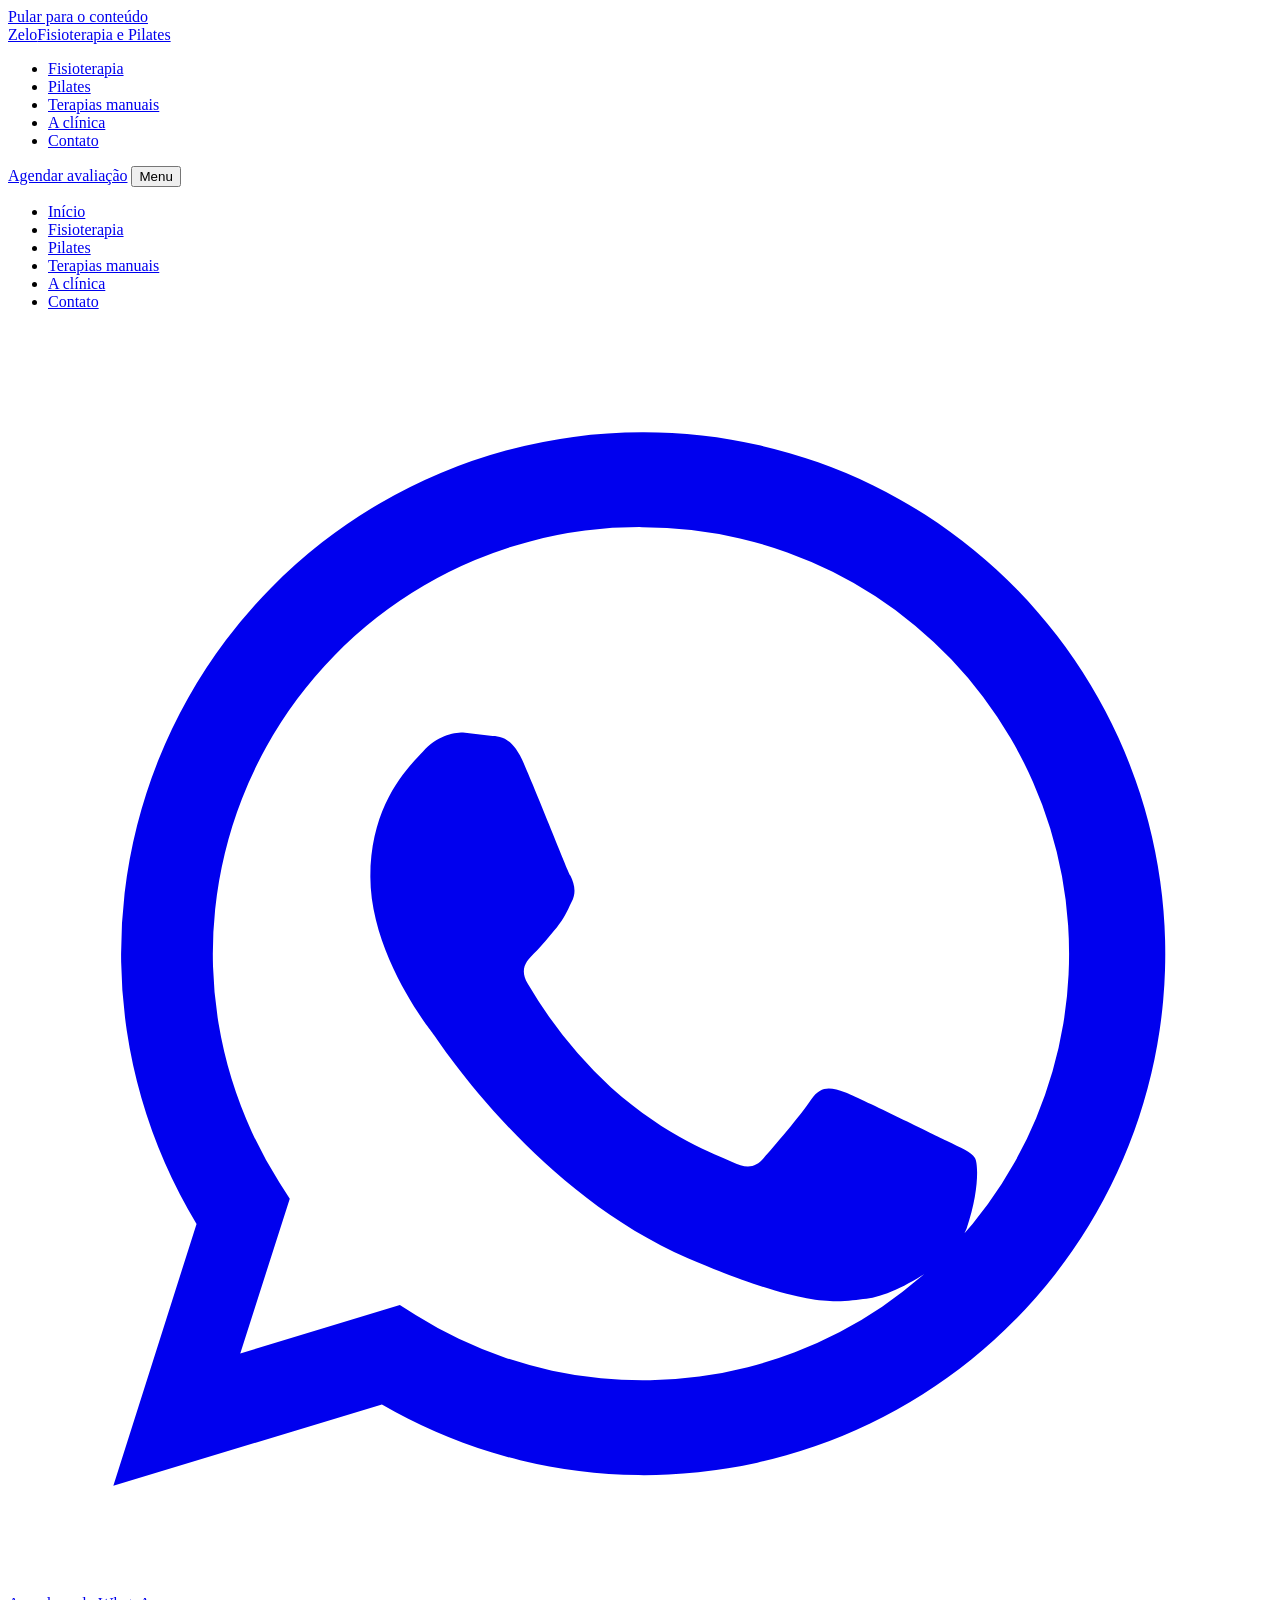
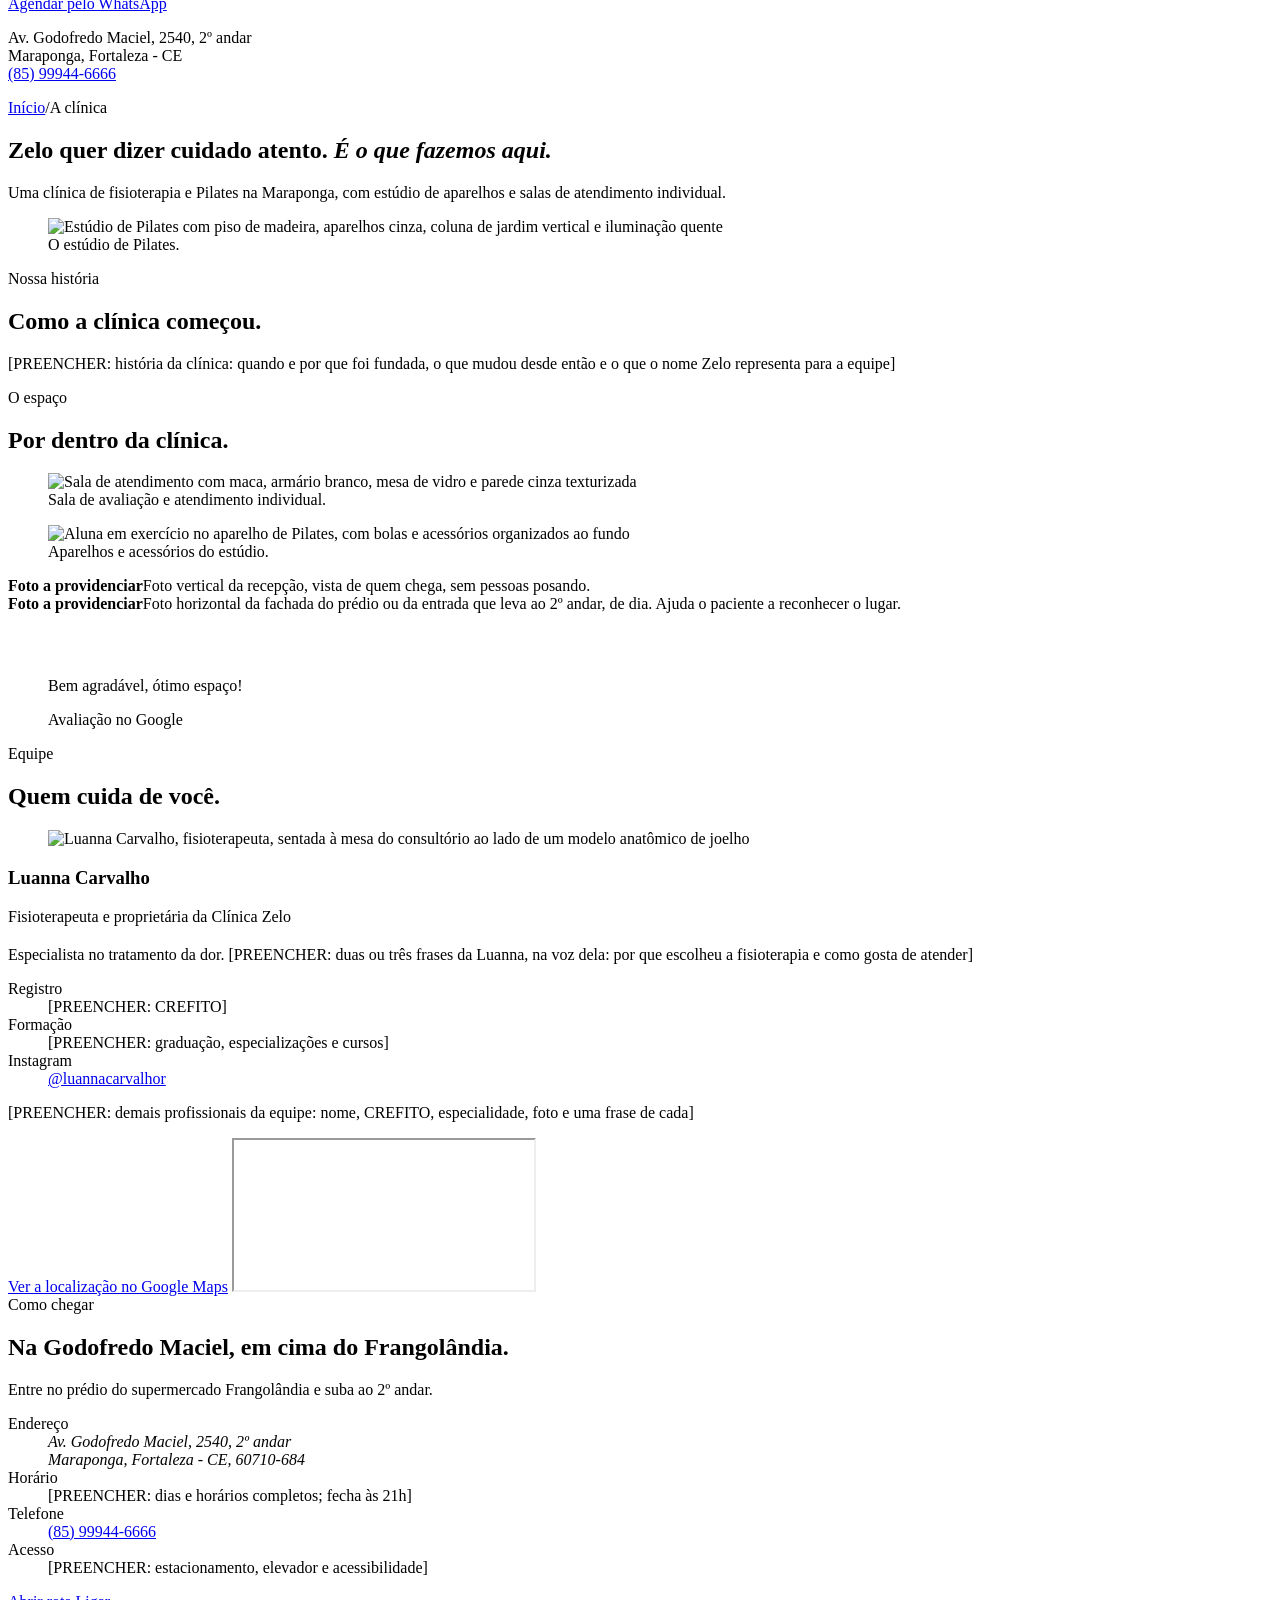
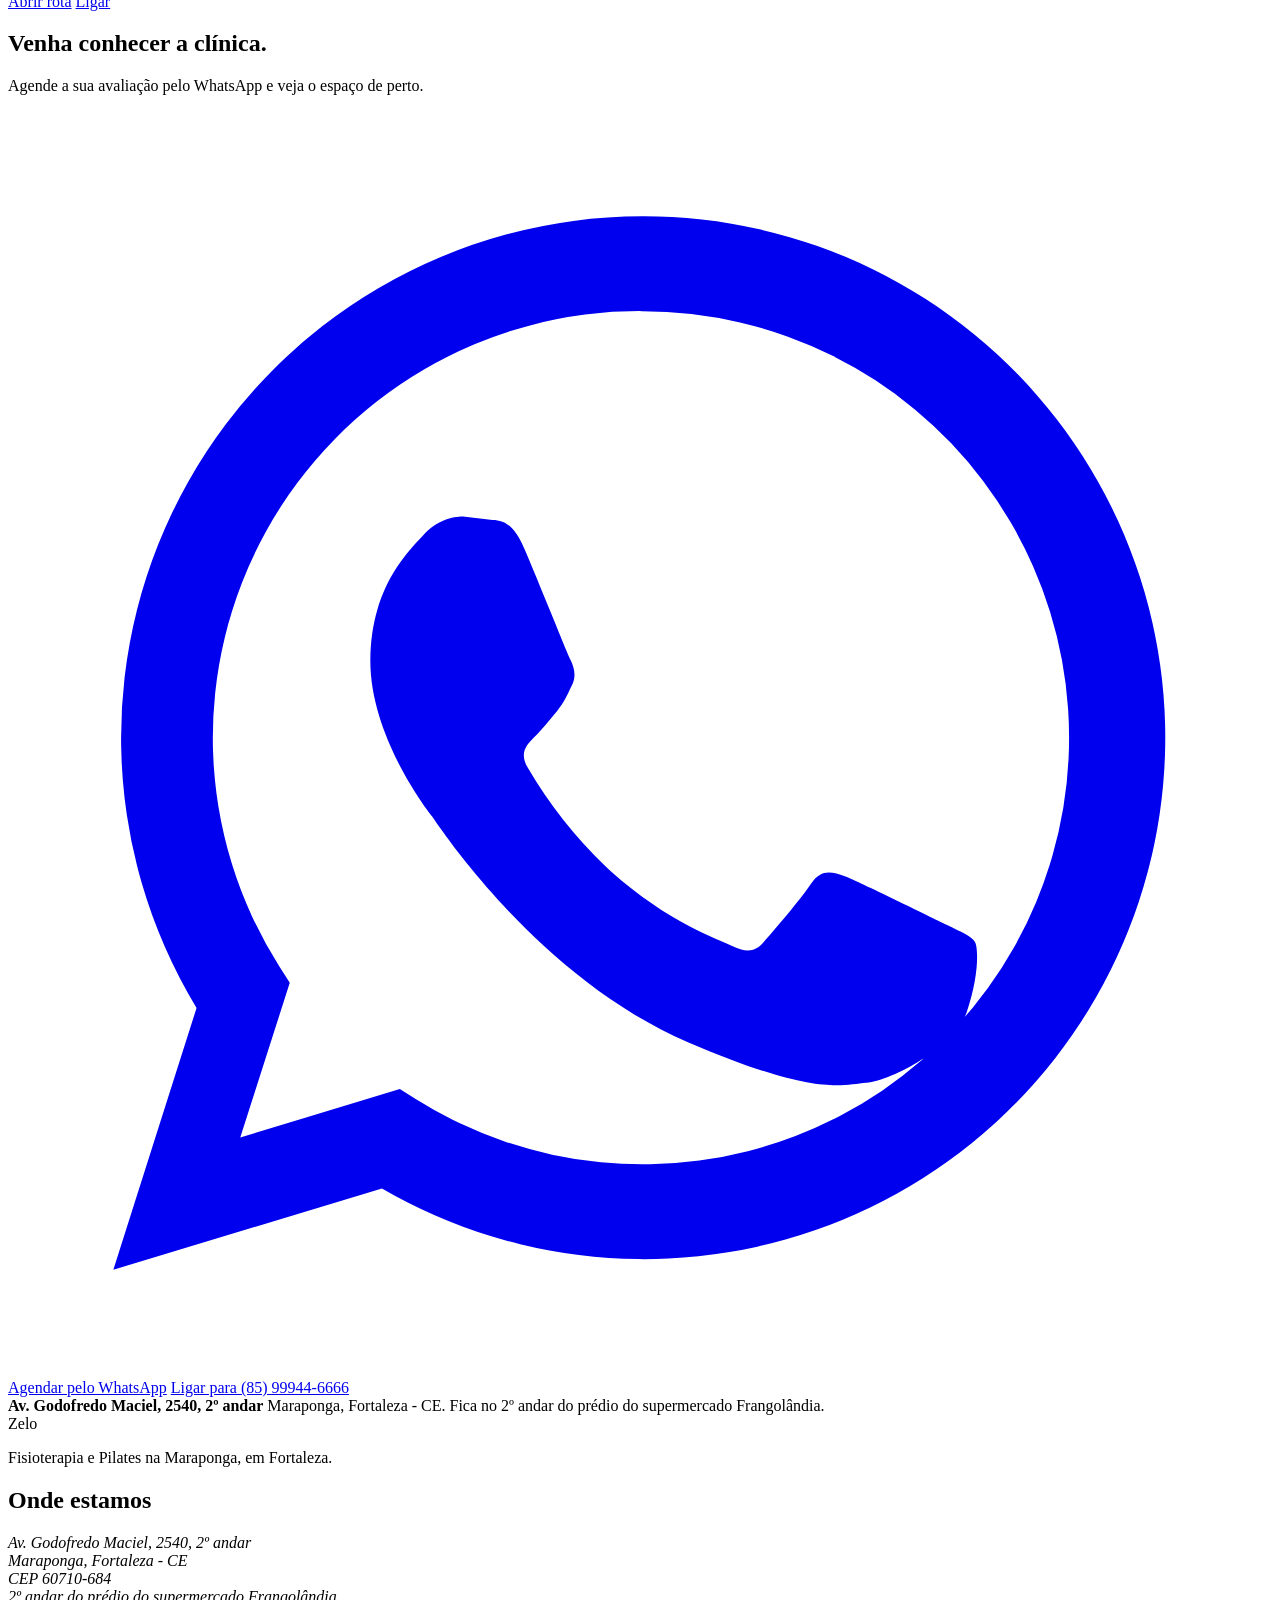
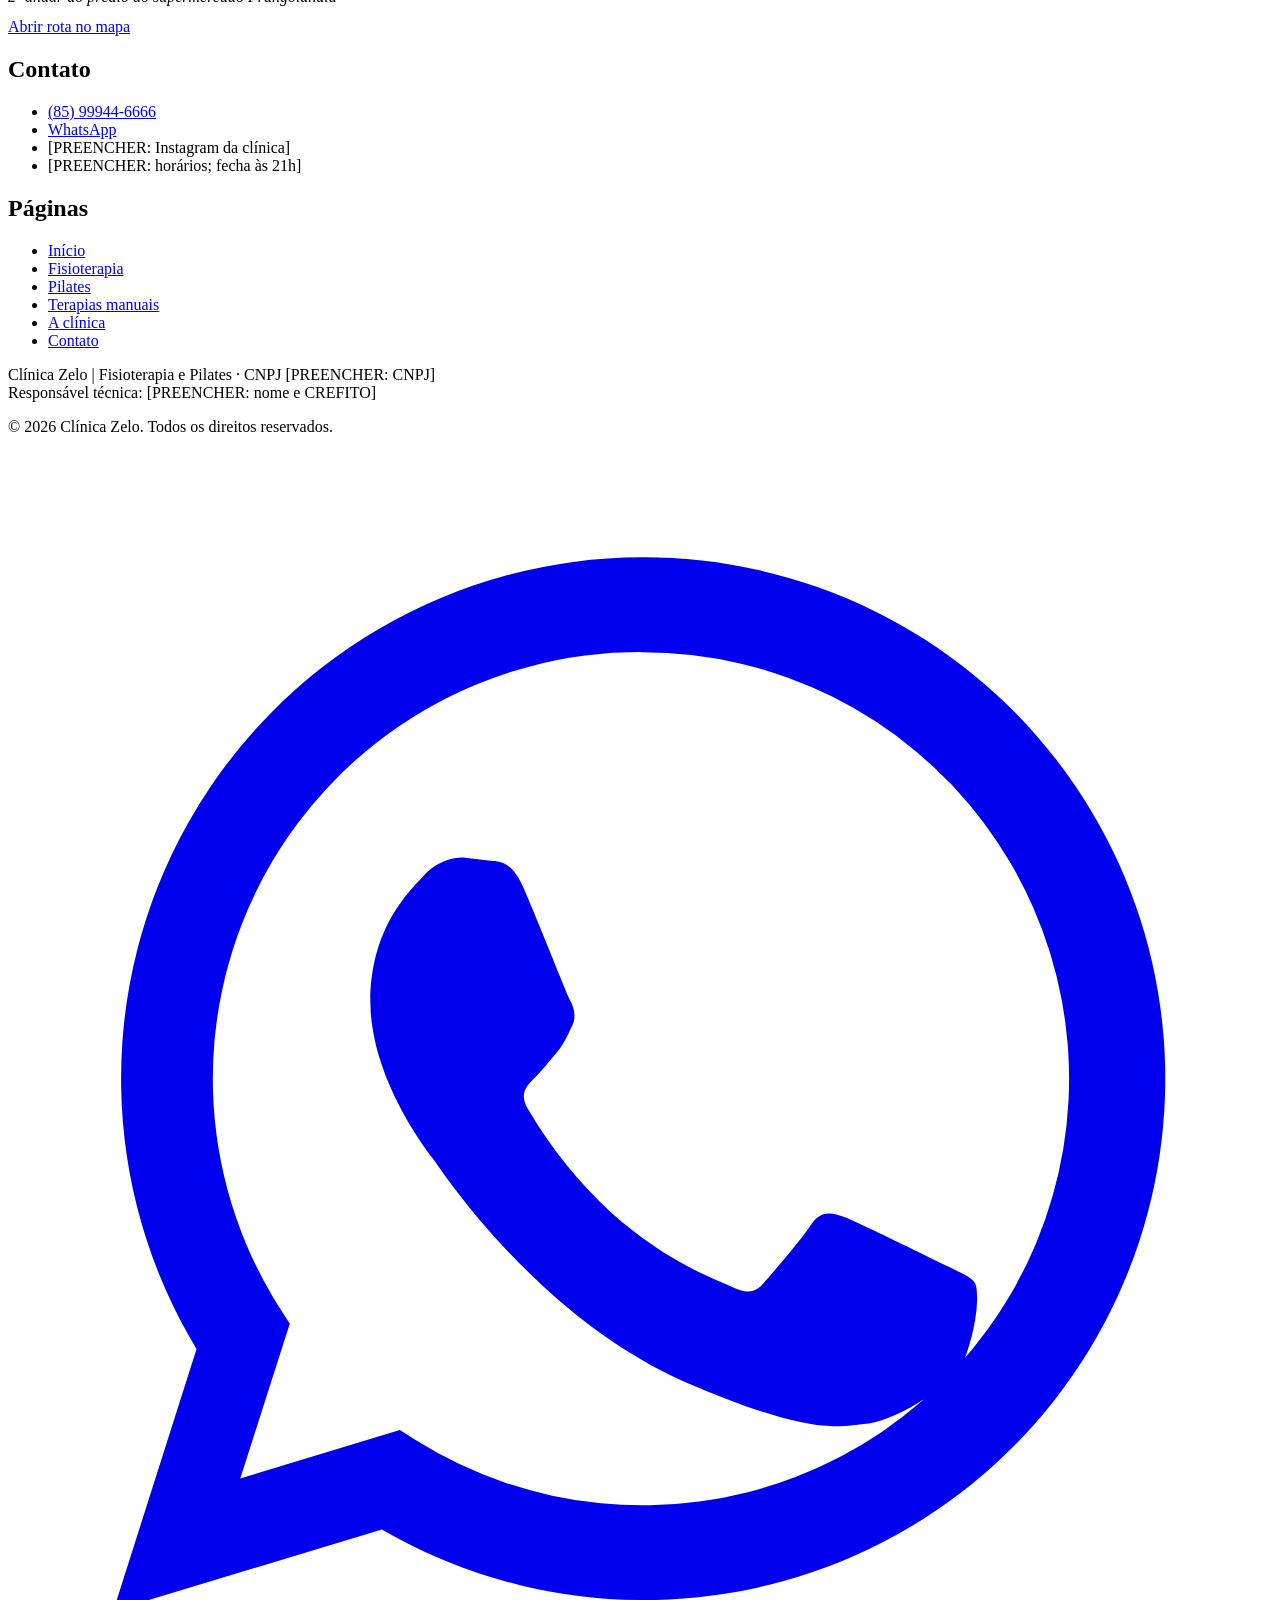
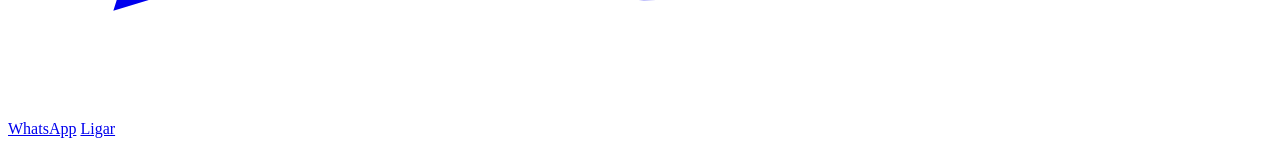
==== a-clinica.html @ 50b2655c "Add files via upload" ====
<!doctype html>
<html lang="pt-BR">
<head>
<meta charset="utf-8">
<meta name="viewport" content="width=device-width, initial-scale=1">
<title>A clínica: espaço e equipe | Clínica Zelo, Maraponga</title>
<meta name="description" content="Conheça o espaço e a equipe da Clínica Zelo, clínica de fisioterapia e Pilates na Av. Godofredo Maciel, Maraponga, Fortaleza.">
<meta name="theme-color" content="#f6f1e9">
<link rel="canonical" href="https://SEU-DOMINIO.com.br/a-clinica.html">
<meta property="og:type" content="website">
<meta property="og:locale" content="pt_BR">
<meta property="og:site_name" content="Clínica Zelo | Fisioterapia e Pilates">
<meta property="og:title" content="A clínica: espaço e equipe | Clínica Zelo, Maraponga">
<meta property="og:description" content="Conheça o espaço e a equipe da Clínica Zelo, clínica de fisioterapia e Pilates na Av. Godofredo Maciel, Maraponga, Fortaleza.">
<meta property="og:url" content="https://SEU-DOMINIO.com.br/a-clinica.html">
<meta property="og:image" content="https://SEU-DOMINIO.com.br/assets/img/estudio-pilates.jpg">
<meta name="twitter:card" content="summary_large_image">
<link rel="icon" href="favicon.svg" type="image/svg+xml">
<link rel="preload" href="assets/fonts/fraunces-latin-opsz-normal.woff2" as="font" type="font/woff2" crossorigin>
<link rel="preload" href="assets/fonts/figtree-latin-wght-normal.woff2" as="font" type="font/woff2" crossorigin>
<link rel="stylesheet" href="assets/css/style.css">
<script>document.documentElement.classList.add("js")</script>
<script type="application/ld+json">
{
  "@context": "https://schema.org",
  "@type": "Physiotherapy",
  "name": "Clínica Zelo | Fisioterapia e Pilates",
  "image": "https://SEU-DOMINIO.com.br/assets/img/pilates-orientado.jpg",
  "url": "https://SEU-DOMINIO.com.br/",
  "telephone": "+5585999446666",
  "address": {
    "@type": "PostalAddress",
    "streetAddress": "Av. Godofredo Maciel, 2540, 2º andar",
    "addressLocality": "Fortaleza",
    "addressRegion": "CE",
    "postalCode": "60710-684",
    "addressCountry": "BR"
  },
  "areaServed": "Maraponga, Fortaleza",
  "aggregateRating": {
    "@type": "AggregateRating",
    "ratingValue": "5.0",
    "reviewCount": 30
  },
  "hasMap": "https://www.google.com/maps/search/?api=1&query=Cl%C3%ADnica%20Zelo%20Fisioterapia%20e%20Pilates%2C%20Av.%20Godofredo%20Maciel%2C%202540%20-%20Maraponga%2C%20Fortaleza%20-%20CE%2C%2060710-684"
}
</script>
</head>
<body>
<a class="skip" href="#conteudo">Pular para o conteúdo</a>

<header class="site-header" data-header>
  <div class="wrap header-in">
    <a class="brand" href="index.html" aria-label="Zelo Fisioterapia e Pilates, página inicial">
      <span class="brand-mark">Zelo</span><span class="brand-sub">Fisioterapia e Pilates</span>
    </a>
    <nav class="nav" aria-label="Principal"><ul><li><a href="fisioterapia.html">Fisioterapia</a></li><li><a href="pilates.html">Pilates</a></li><li><a href="terapias-manuais.html">Terapias manuais</a></li><li><a href="a-clinica.html" aria-current="page">A clínica</a></li><li><a href="contato.html">Contato</a></li></ul></nav>
    <a class="btn btn--accent btn--sm header-cta" href="https://wa.me/5585999446666?text=Ol%C3%A1%21%20Vi%20o%20site%20da%20Cl%C3%ADnica%20Zelo%20e%20gostaria%20de%20agendar%20uma%20avalia%C3%A7%C3%A3o." target="_blank" rel="noopener">Agendar avaliação</a>
    <button class="menu-btn" type="button" data-menu-btn aria-expanded="false" aria-controls="menu"><span data-menu-label>Menu</span><i aria-hidden="true"></i></button>
  </div>
</header>

<div class="menu" id="menu">
  <nav aria-label="Menu"><ul class="menu-links"><li><a href="index.html">Início</a></li><li><a href="fisioterapia.html">Fisioterapia</a></li><li><a href="pilates.html">Pilates</a></li><li><a href="terapias-manuais.html">Terapias manuais</a></li><li><a href="a-clinica.html" aria-current="page">A clínica</a></li><li><a href="contato.html">Contato</a></li></ul></nav>
  <div class="menu-foot">
    <a class="btn btn--accent" href="https://wa.me/5585999446666?text=Ol%C3%A1%21%20Vi%20o%20site%20da%20Cl%C3%ADnica%20Zelo%20e%20gostaria%20de%20agendar%20uma%20avalia%C3%A7%C3%A3o." target="_blank" rel="noopener"><svg viewBox="0 0 24 24" fill="currentColor" aria-hidden="true"><path d="M12.04 2a9.9 9.9 0 0 0-8.46 15.03L2 22l5.1-1.54A9.9 9.9 0 1 0 12.04 2Zm0 1.8a8.1 8.1 0 1 1-4.3 14.96l-.3-.19-3.03.92.94-2.94-.2-.31A8.1 8.1 0 0 1 12.04 3.8Zm-3.4 3.9c-.2 0-.5.07-.76.36-.26.28-1 .98-1 2.38 0 1.4 1.02 2.76 1.17 2.95.14.19 2 3.06 4.86 4.29 2.38 1.02 2.87.82 3.39.77.51-.05 1.66-.68 1.9-1.33.23-.66.23-1.22.16-1.34-.07-.12-.26-.19-.54-.33-.29-.14-1.67-.82-1.93-.92-.26-.09-.45-.14-.64.14-.19.29-.73.92-.9 1.11-.16.19-.33.21-.61.07-.29-.14-1.2-.44-2.29-1.41a8.6 8.6 0 0 1-1.58-1.97c-.17-.28-.02-.44.12-.58.13-.12.29-.33.43-.49.14-.17.19-.29.28-.48.1-.19.05-.35-.02-.5-.07-.13-.63-1.55-.88-2.12-.22-.52-.45-.53-.64-.54l-.52-.06Z"/></svg>Agendar pelo WhatsApp</a>
    <p>Av. Godofredo Maciel, 2540, 2º&nbsp;andar<br>Maraponga, Fortaleza&nbsp;-&nbsp;CE<br><a href="tel:+5585999446666">(85) 99944-6666</a></p>
  </div>
</div>

<main id="conteudo">

<section class="page-hero">
  <div class="wrap">
    <nav class="crumbs" aria-label="Você está em"><a href="index.html">Início</a><span aria-hidden="true">/</span><span aria-current="page">A clínica</span></nav>
    <div class="grid page-hero--l">
      <div class="page-hero-text">
        <h1>Zelo quer dizer cuidado atento. <em>É o que fazemos aqui.</em></h1>
        <p class="lead">Uma clínica de fisioterapia e Pilates na Maraponga, com estúdio de aparelhos e salas de atendimento individual.</p>
      </div>
      <div class="page-hero-media">
        <figure class="figure ratio-l "><picture><source srcset="assets/img/estudio-pilates.webp" type="image/webp"><img src="assets/img/estudio-pilates.jpg" alt="Estúdio de Pilates com piso de madeira, aparelhos cinza, coluna de jardim vertical e iluminação quente" width="1080" height="720" loading="eager" fetchpriority="high" decoding="async"></picture><figcaption>O estúdio de Pilates.</figcaption></figure>
      </div>
    </div>
  </div>
</section>

<section class="section section--line prose" aria-labelledby="hist-t">
  <div class="wrap grid">
    <div class="prose-head reveal">
      <span class="eyebrow">Nossa história</span>
      <h2 id="hist-t">Como a clínica começou.</h2>
    </div>
    <div class="prose-body reveal">
      <p><span class="fill">[PREENCHER: história da clínica: quando e por que foi fundada, o que mudou desde então e o que o nome Zelo representa para a equipe]</span></p>
    </div>
  </div>
</section>

<section class="section section--alt" aria-labelledby="esp-t">
  <div class="wrap">
    <div class="grid">
      <div class="res-head reveal">
        <span class="eyebrow">O espaço</span>
        <h2 id="esp-t">Por dentro da clínica.</h2>
      </div>
    </div>
    <div class="grid" style="row-gap:var(--gap); align-items:end">
      <div class="reveal" style="grid-column:1/-1" data-g="a"><figure class="figure ratio-l "><picture><source srcset="assets/img/sala-avaliacao.webp" type="image/webp"><img src="assets/img/sala-avaliacao.jpg" alt="Sala de atendimento com maca, armário branco, mesa de vidro e parede cinza texturizada" width="1080" height="720" loading="lazy" decoding="async"></picture><figcaption>Sala de avaliação e atendimento individual.</figcaption></figure></div>
      <div class="reveal" data-g="b"><figure class="figure ratio-p "><picture><source srcset="assets/img/pilates-aluna.webp" type="image/webp"><img src="assets/img/pilates-aluna.jpg" alt="Aluna em exercício no aparelho de Pilates, com bolas e acessórios organizados ao fundo" width="720" height="900" loading="lazy" decoding="async"></picture><figcaption>Aparelhos e acessórios do estúdio.</figcaption></figure></div>
      <div class="reveal" data-g="c"><div class="ph ph--p" role="img" aria-label="Espaço reservado para foto"><b>Foto a providenciar</b><span>Foto vertical da recepção, vista de quem chega, sem pessoas posando.</span></div></div>
      <div class="reveal" data-g="d"><div class="ph ph--l" role="img" aria-label="Espaço reservado para foto"><b>Foto a providenciar</b><span>Foto horizontal da fachada do prédio ou da entrada que leva ao 2º&nbsp;andar, de dia. Ajuda o paciente a reconhecer o lugar.</span></div></div>
    </div>
    <blockquote class="reveal" style="margin-top:clamp(2.5rem,5vw,4.5rem); max-width:44rem">
      <p class="quote">Bem agradável, ótimo espaço!</p>
      <cite class="quote-src" style="font-style:normal">Avaliação no Google</cite>
    </blockquote>
  </div>
</section>

<section class="section" aria-labelledby="equipe-t">
  <div class="wrap">
    <div class="team-head reveal">
      <span class="eyebrow">Equipe</span>
      <h2 id="equipe-t">Quem cuida de você.</h2>
    </div>
    
    <div class="person grid">
      <div class="person-media reveal">
        <figure class="figure ratio-p "><picture><source srcset="assets/img/luanna-carvalho.webp" type="image/webp"><img src="assets/img/luanna-carvalho.jpg" alt="Luanna Carvalho, fisioterapeuta, sentada à mesa do consultório ao lado de um modelo anatômico de joelho" width="720" height="900" loading="lazy" decoding="async"></picture></figure>
      </div>
      <div class="person-body reveal">
        <h3>Luanna Carvalho</h3>
        <p class="person-role">Fisioterapeuta e proprietária da Clínica Zelo</p>
        <p style="margin-top:1.25rem">Especialista no tratamento da dor. <span class="fill">[PREENCHER: duas ou três frases da Luanna, na voz dela: por que escolheu a fisioterapia e como gosta de atender]</span></p>
        <dl class="person-meta">
          <div><dt>Registro</dt><dd><span class="fill">[PREENCHER: CREFITO]</span></dd></div>
          <div><dt>Formação</dt><dd><span class="fill">[PREENCHER: graduação, especializações e cursos]</span></dd></div>
          <div><dt>Instagram</dt><dd><a href="https://www.instagram.com/luannacarvalhor/" target="_blank" rel="noopener">@luannacarvalhor</a></dd></div>
        </dl>
      </div>
    </div>
    <p class="team-more reveal"><span class="fill">[PREENCHER: demais profissionais da equipe: nome, CREFITO, especialidade, foto e uma frase de cada]</span></p>
  </div>
</section>


<section class="section section--alt" id="como-chegar" aria-labelledby="onde-t">
  <div class="wrap grid">
    <div class="where-map reveal">
      <div class="map"><a class="map-alt" href="https://www.google.com/maps/search/?api=1&query=Cl%C3%ADnica%20Zelo%20Fisioterapia%20e%20Pilates%2C%20Av.%20Godofredo%20Maciel%2C%202540%20-%20Maraponga%2C%20Fortaleza%20-%20CE%2C%2060710-684" target="_blank" rel="noopener">Ver a localização no Google Maps</a>
        <iframe src="https://www.google.com/maps?q=Cl%C3%ADnica%20Zelo%20Fisioterapia%20e%20Pilates%2C%20Av.%20Godofredo%20Maciel%2C%202540%20-%20Maraponga%2C%20Fortaleza%20-%20CE%2C%2060710-684&z=16&output=embed" title="Mapa com a localização da Clínica Zelo na Av. Godofredo Maciel, Maraponga" loading="lazy" referrerpolicy="no-referrer-when-downgrade" allowfullscreen></iframe>
      </div>
    </div>
    <div class="where-body reveal">
      <span class="eyebrow">Como chegar</span>
      <h2 id="onde-t">Na Godofredo Maciel, em cima do Frangolândia.</h2>
      <p class="where-ref">Entre no prédio do supermercado Frangolândia e suba ao 2º&nbsp;andar.</p>
      <dl class="info">
        <div><dt>Endereço</dt><dd><address>Av. Godofredo Maciel, 2540, 2º&nbsp;andar<br>Maraponga, Fortaleza&nbsp;-&nbsp;CE, <span class="nw">60710-684</span></address></dd></div>
        <div><dt>Horário</dt><dd><span class="fill">[PREENCHER: dias e horários completos; fecha às 21h]</span></dd></div>
        <div><dt>Telefone</dt><dd><a href="tel:+5585999446666">(85) 99944-6666</a></dd></div>
        <div><dt>Acesso</dt><dd><span class="fill">[PREENCHER: estacionamento, elevador e acessibilidade]</span></dd></div>
      </dl>
      <div class="where-actions">
        <a class="btn btn--ghost" href="https://www.google.com/maps/dir/?api=1&destination=Cl%C3%ADnica%20Zelo%20Fisioterapia%20e%20Pilates%2C%20Av.%20Godofredo%20Maciel%2C%202540%20-%20Maraponga%2C%20Fortaleza%20-%20CE%2C%2060710-684" target="_blank" rel="noopener">Abrir rota</a>
        <a class="btn btn--ghost" href="tel:+5585999446666">Ligar</a>
      </div>
    </div>
  </div>
</section>


<section class="cta on-green" aria-labelledby="cta-t">
  <div class="wrap grid">
    <div class="cta-main reveal">
      <h2 id="cta-t">Venha conhecer a clínica.</h2>
      <p>Agende a sua avaliação pelo WhatsApp e veja o espaço de perto.</p>
      <div class="cta-actions">
        <a class="btn btn--accent" href="https://wa.me/5585999446666?text=Ol%C3%A1%21%20Vi%20o%20site%20da%20Cl%C3%ADnica%20Zelo%20e%20gostaria%20de%20agendar%20uma%20avalia%C3%A7%C3%A3o." target="_blank" rel="noopener"><svg viewBox="0 0 24 24" fill="currentColor" aria-hidden="true"><path d="M12.04 2a9.9 9.9 0 0 0-8.46 15.03L2 22l5.1-1.54A9.9 9.9 0 1 0 12.04 2Zm0 1.8a8.1 8.1 0 1 1-4.3 14.96l-.3-.19-3.03.92.94-2.94-.2-.31A8.1 8.1 0 0 1 12.04 3.8Zm-3.4 3.9c-.2 0-.5.07-.76.36-.26.28-1 .98-1 2.38 0 1.4 1.02 2.76 1.17 2.95.14.19 2 3.06 4.86 4.29 2.38 1.02 2.87.82 3.39.77.51-.05 1.66-.68 1.9-1.33.23-.66.23-1.22.16-1.34-.07-.12-.26-.19-.54-.33-.29-.14-1.67-.82-1.93-.92-.26-.09-.45-.14-.64.14-.19.29-.73.92-.9 1.11-.16.19-.33.21-.61.07-.29-.14-1.2-.44-2.29-1.41a8.6 8.6 0 0 1-1.58-1.97c-.17-.28-.02-.44.12-.58.13-.12.29-.33.43-.49.14-.17.19-.29.28-.48.1-.19.05-.35-.02-.5-.07-.13-.63-1.55-.88-2.12-.22-.52-.45-.53-.64-.54l-.52-.06Z"/></svg>Agendar pelo WhatsApp</a>
        <a class="btn btn--ghost" href="tel:+5585999446666">Ligar para (85) 99944-6666</a>
      </div>
    </div>
    <div class="cta-side reveal">
      <strong>Av. Godofredo Maciel, 2540, 2º&nbsp;andar</strong>
      Maraponga, Fortaleza&nbsp;-&nbsp;CE. Fica no 2º&nbsp;andar do prédio do supermercado Frangolândia.
    </div>
  </div>
</section>

</main>

<footer class="site-footer">
  <div class="wrap grid">
    <div class="footer-brand">
      <span class="brand-mark">Zelo</span>
      <p>Fisioterapia e Pilates na Maraponga, em Fortaleza.</p>
    </div>
    <div class="footer-col">
      <h2>Onde estamos</h2>
      <address>Av. Godofredo Maciel, 2540, 2º&nbsp;andar<br>Maraponga, Fortaleza&nbsp;-&nbsp;CE<br>CEP <span class="nw">60710-684</span><br>2º&nbsp;andar do prédio do supermercado Frangolândia</address>
      <p style="margin-top:.75rem"><a href="https://www.google.com/maps/dir/?api=1&destination=Cl%C3%ADnica%20Zelo%20Fisioterapia%20e%20Pilates%2C%20Av.%20Godofredo%20Maciel%2C%202540%20-%20Maraponga%2C%20Fortaleza%20-%20CE%2C%2060710-684" target="_blank" rel="noopener">Abrir rota no mapa</a></p>
    </div>
    <div class="footer-col">
      <h2>Contato</h2>
      <ul>
        <li><a href="tel:+5585999446666">(85) 99944-6666</a></li>
        <li><a href="https://wa.me/5585999446666?text=Ol%C3%A1%21%20Vi%20o%20site%20da%20Cl%C3%ADnica%20Zelo%20e%20gostaria%20de%20agendar%20uma%20avalia%C3%A7%C3%A3o." target="_blank" rel="noopener">WhatsApp</a></li>
        <li><span><span class="fill">[PREENCHER: Instagram da clínica]</span></span></li>
        <li><span><span class="fill">[PREENCHER: horários; fecha às 21h]</span></span></li>
      </ul>
    </div>
    <div class="footer-col">
      <h2>Páginas</h2>
      <ul><li><a href="index.html">Início</a></li><li><a href="fisioterapia.html">Fisioterapia</a></li><li><a href="pilates.html">Pilates</a></li><li><a href="terapias-manuais.html">Terapias manuais</a></li><li><a href="a-clinica.html" aria-current="page">A clínica</a></li><li><a href="contato.html">Contato</a></li></ul>
    </div>
  </div>
  <div class="wrap"><div class="footer-legal">
    <p>Clínica Zelo | Fisioterapia e Pilates · CNPJ <span class="fill">[PREENCHER: CNPJ]</span><br>Responsável técnica: <span class="fill">[PREENCHER: nome e CREFITO]</span></p>
    <p>© 2026 Clínica Zelo. Todos os direitos reservados.</p>
  </div></div>
</footer>

<div class="dock" data-dock>
  <a class="btn btn--accent" href="https://wa.me/5585999446666?text=Ol%C3%A1%21%20Vi%20o%20site%20da%20Cl%C3%ADnica%20Zelo%20e%20gostaria%20de%20agendar%20uma%20avalia%C3%A7%C3%A3o." target="_blank" rel="noopener"><svg viewBox="0 0 24 24" fill="currentColor" aria-hidden="true"><path d="M12.04 2a9.9 9.9 0 0 0-8.46 15.03L2 22l5.1-1.54A9.9 9.9 0 1 0 12.04 2Zm0 1.8a8.1 8.1 0 1 1-4.3 14.96l-.3-.19-3.03.92.94-2.94-.2-.31A8.1 8.1 0 0 1 12.04 3.8Zm-3.4 3.9c-.2 0-.5.07-.76.36-.26.28-1 .98-1 2.38 0 1.4 1.02 2.76 1.17 2.95.14.19 2 3.06 4.86 4.29 2.38 1.02 2.87.82 3.39.77.51-.05 1.66-.68 1.9-1.33.23-.66.23-1.22.16-1.34-.07-.12-.26-.19-.54-.33-.29-.14-1.67-.82-1.93-.92-.26-.09-.45-.14-.64.14-.19.29-.73.92-.9 1.11-.16.19-.33.21-.61.07-.29-.14-1.2-.44-2.29-1.41a8.6 8.6 0 0 1-1.58-1.97c-.17-.28-.02-.44.12-.58.13-.12.29-.33.43-.49.14-.17.19-.29.28-.48.1-.19.05-.35-.02-.5-.07-.13-.63-1.55-.88-2.12-.22-.52-.45-.53-.64-.54l-.52-.06Z"/></svg>WhatsApp</a>
  <a class="btn btn--ghost" href="tel:+5585999446666">Ligar</a>
</div>

<script src="assets/js/main.js" defer></script>
</body>
</html>
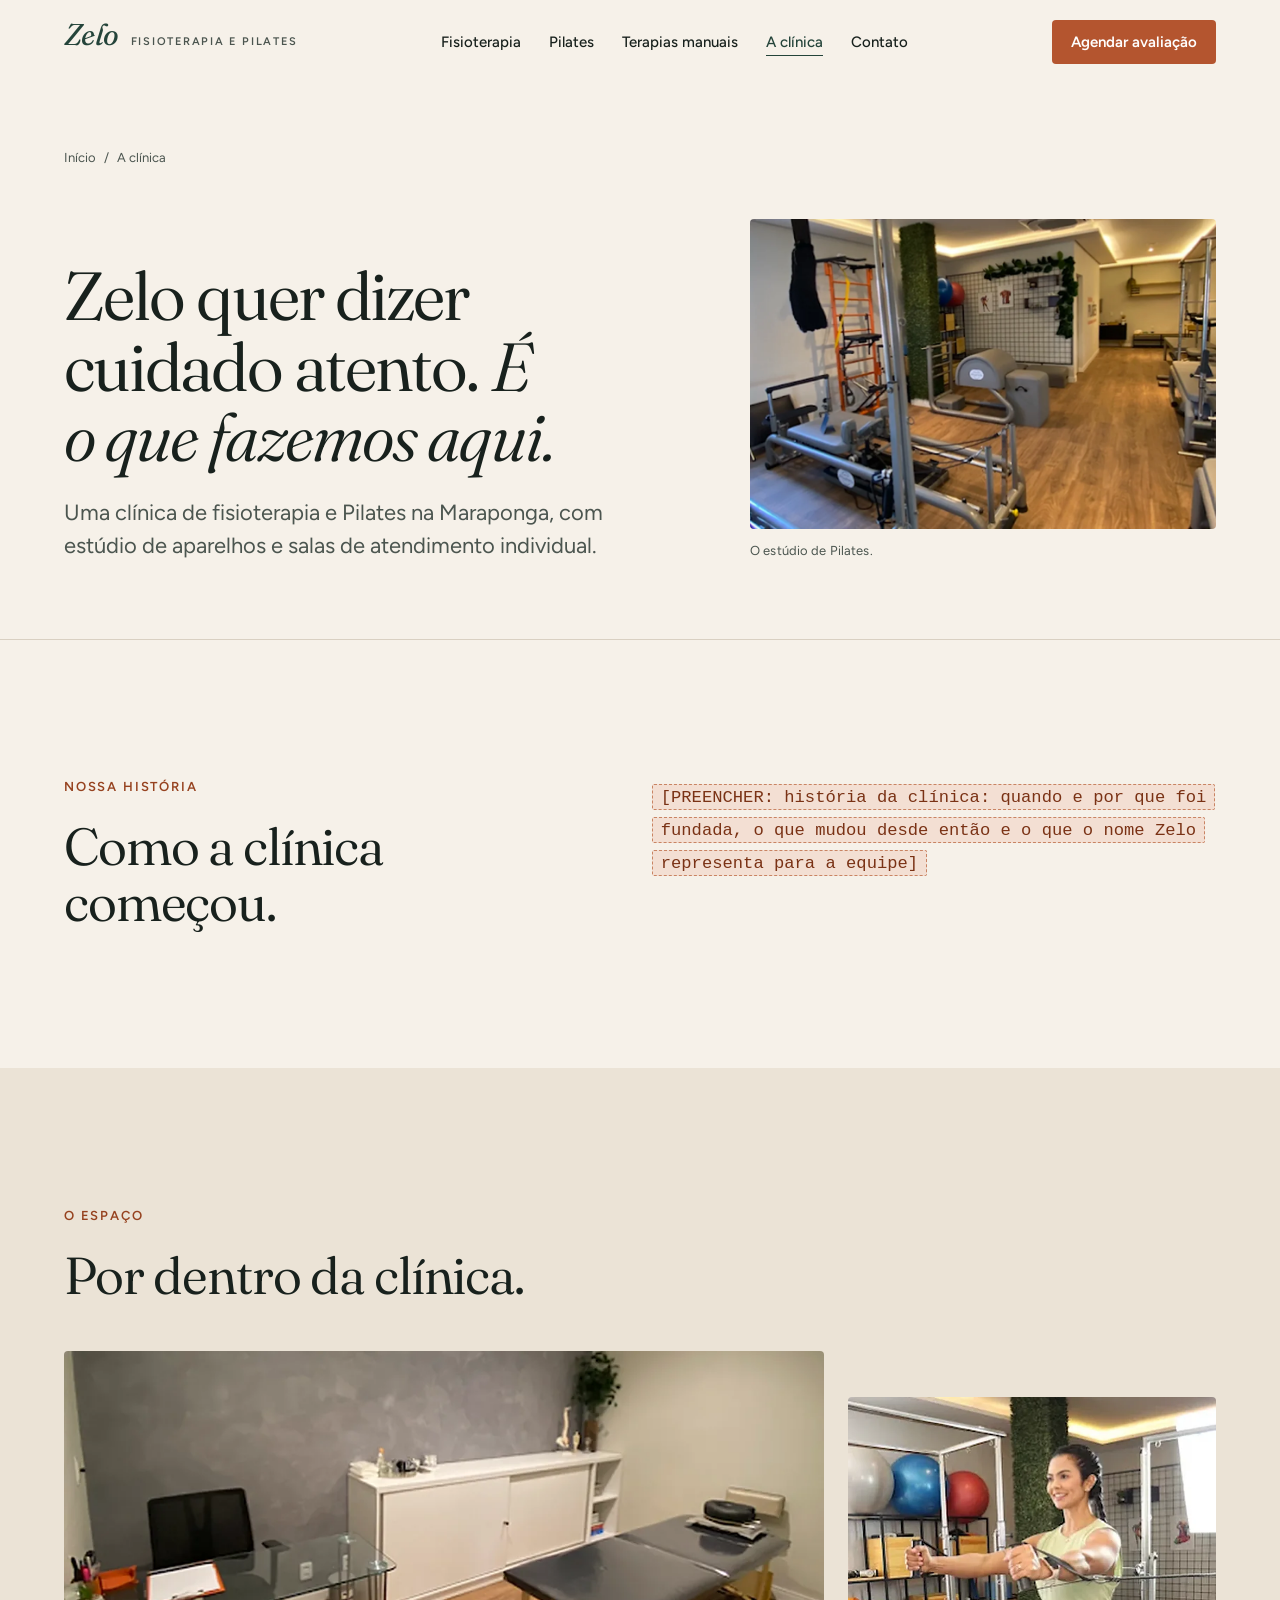
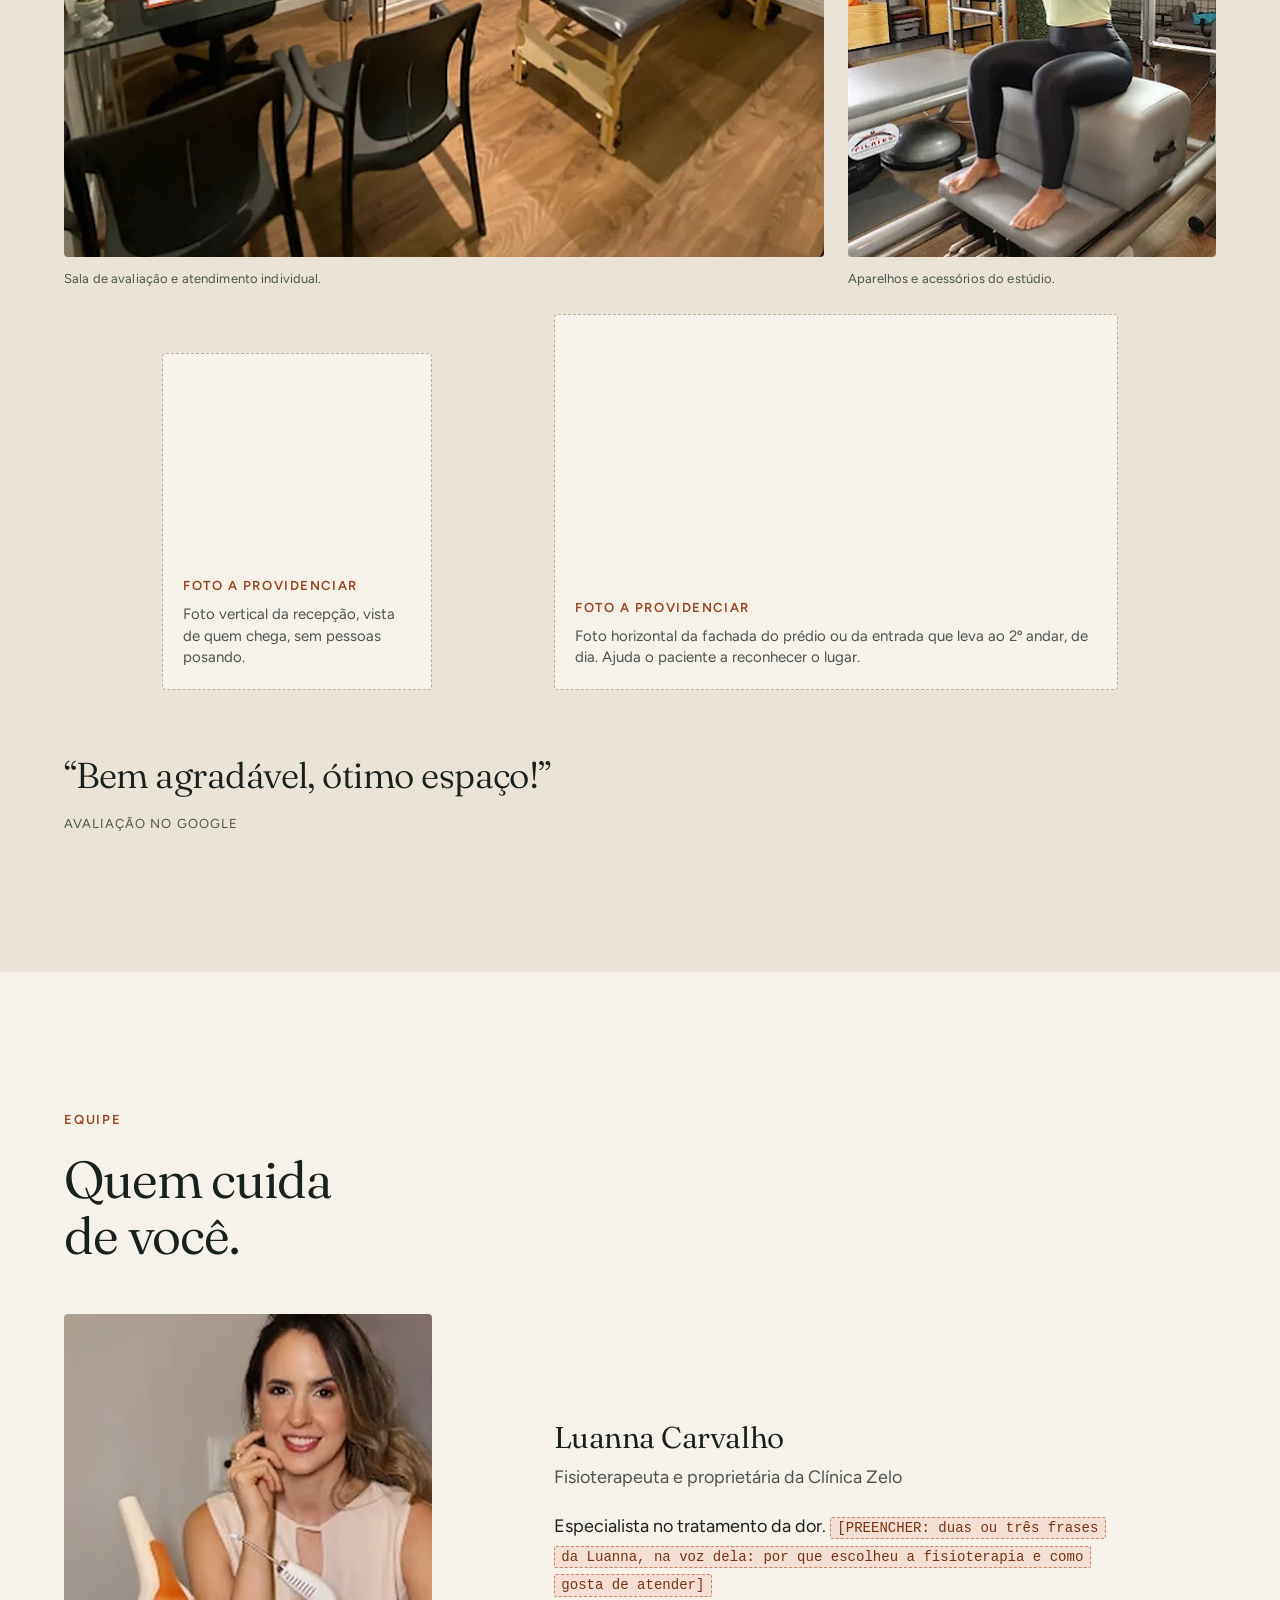
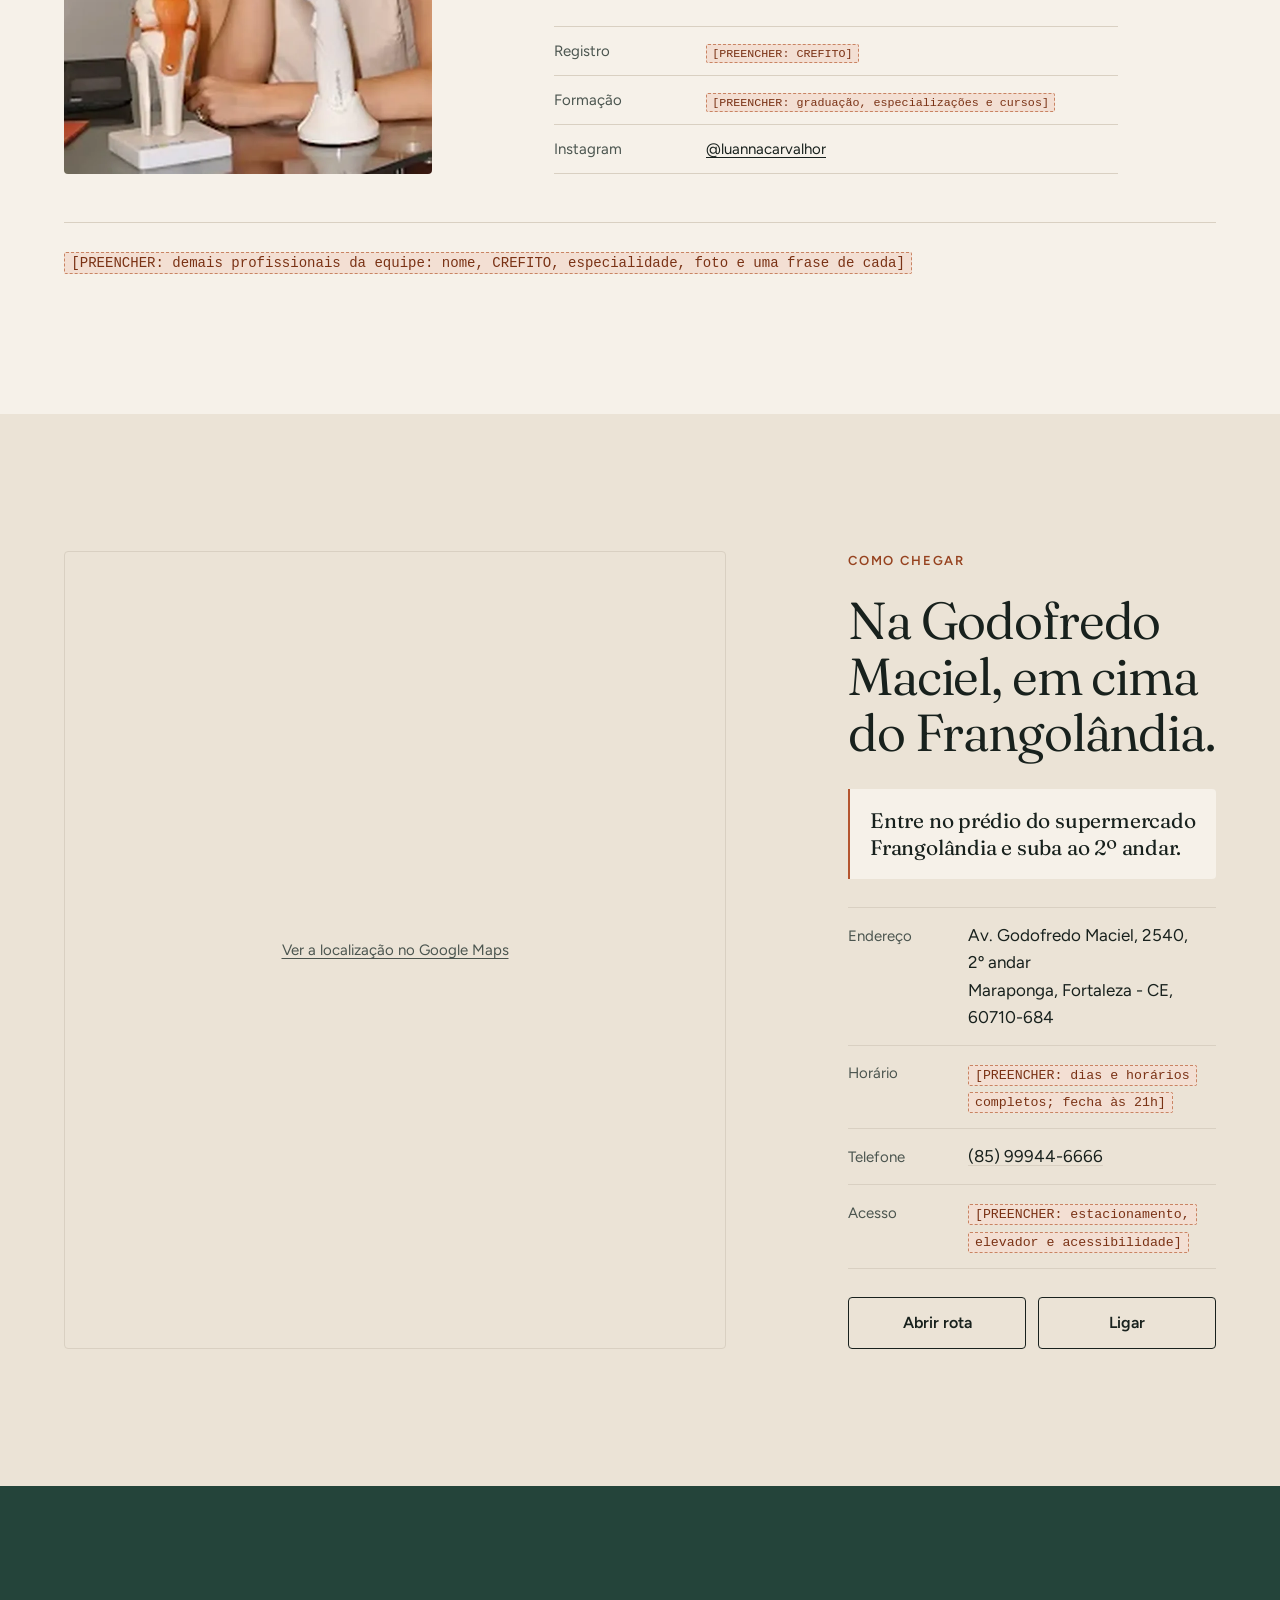
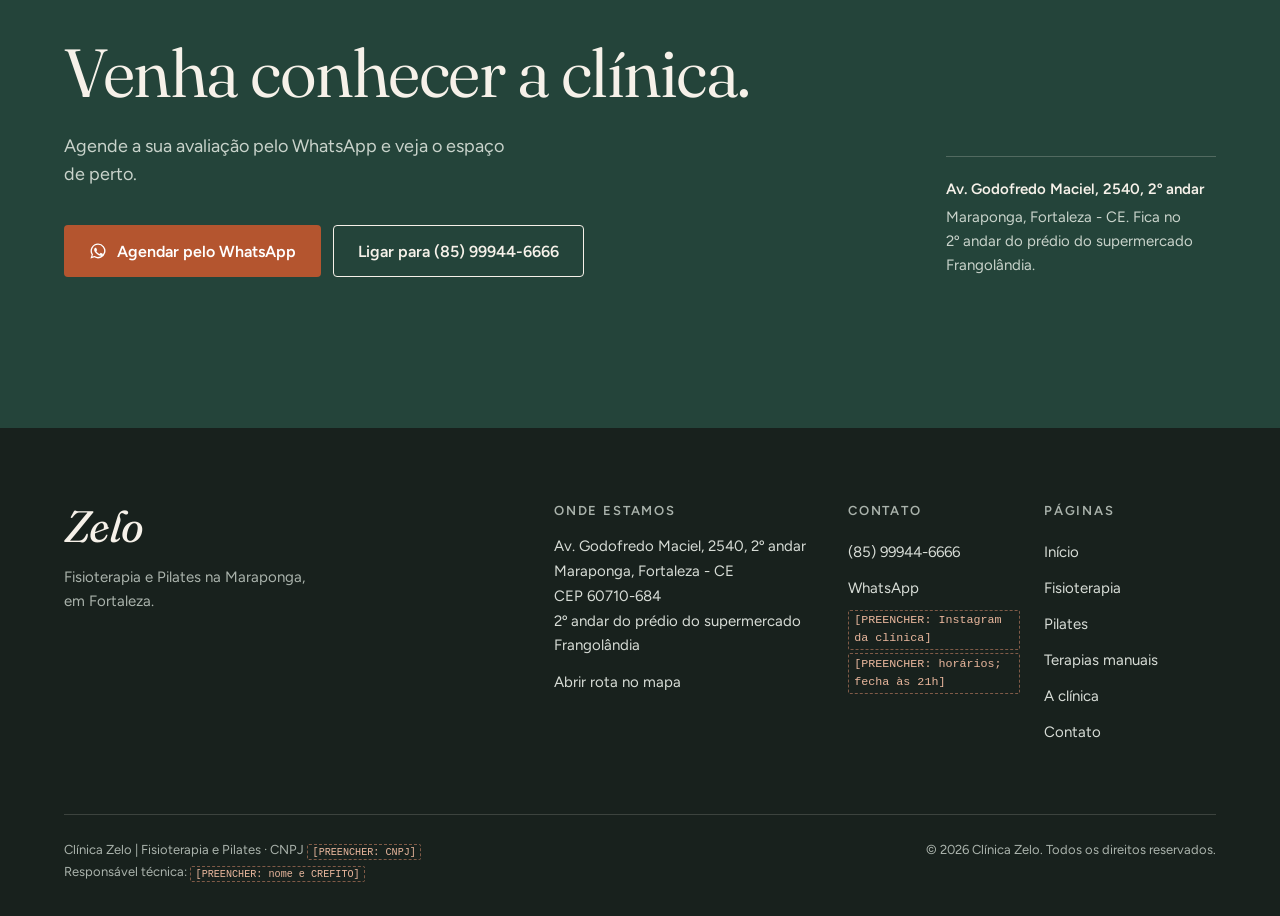
==== commit cfa114f7: "Corrige estrutura de pastas: CSS, JS, fontes e fotos em assets/ O envio pelo navegador colocou todos" ====
--- a/a-clinica.html
+++ b/a-clinica.html
@@ -6,14 +6,14 @@
 <title>A clínica: espaço e equipe | Clínica Zelo, Maraponga</title>
 <meta name="description" content="Conheça o espaço e a equipe da Clínica Zelo, clínica de fisioterapia e Pilates na Av. Godofredo Maciel, Maraponga, Fortaleza.">
 <meta name="theme-color" content="#f6f1e9">
-<link rel="canonical" href="https://SEU-DOMINIO.com.br/a-clinica.html">
+<link rel="canonical" href="https://clinica-zelo.vercel.app/a-clinica.html">
 <meta property="og:type" content="website">
 <meta property="og:locale" content="pt_BR">
 <meta property="og:site_name" content="Clínica Zelo | Fisioterapia e Pilates">
 <meta property="og:title" content="A clínica: espaço e equipe | Clínica Zelo, Maraponga">
 <meta property="og:description" content="Conheça o espaço e a equipe da Clínica Zelo, clínica de fisioterapia e Pilates na Av. Godofredo Maciel, Maraponga, Fortaleza.">
-<meta property="og:url" content="https://SEU-DOMINIO.com.br/a-clinica.html">
-<meta property="og:image" content="https://SEU-DOMINIO.com.br/assets/img/estudio-pilates.jpg">
+<meta property="og:url" content="https://clinica-zelo.vercel.app/a-clinica.html">
+<meta property="og:image" content="https://clinica-zelo.vercel.app/assets/img/estudio-pilates.jpg">
 <meta name="twitter:card" content="summary_large_image">
 <link rel="icon" href="favicon.svg" type="image/svg+xml">
 <link rel="preload" href="assets/fonts/fraunces-latin-opsz-normal.woff2" as="font" type="font/woff2" crossorigin>
@@ -25,8 +25,8 @@
   "@context": "https://schema.org",
   "@type": "Physiotherapy",
   "name": "Clínica Zelo | Fisioterapia e Pilates",
-  "image": "https://SEU-DOMINIO.com.br/assets/img/pilates-orientado.jpg",
-  "url": "https://SEU-DOMINIO.com.br/",
+  "image": "https://clinica-zelo.vercel.app/assets/img/pilates-orientado.jpg",
+  "url": "https://clinica-zelo.vercel.app/",
   "telephone": "+5585999446666",
   "address": {
     "@type": "PostalAddress",
--- a/assets/css/style.css
+++ b/assets/css/style.css
@@ -0,0 +1,639 @@
+/* ==========================================================================
+   Clínica Zelo — folha de estilo única
+   1. Tokens  2. Base  3. Tipografia  4. Layout  5. Componentes
+   6. Cabeçalho e menu  7. Seções da página inicial  8. Páginas internas
+   9. Rodapé e barra do celular  10. Movimento
+   ========================================================================== */
+
+/* 1. Tokens ---------------------------------------------------------------- */
+@font-face {
+  font-family: "Fraunces";
+  src: url("../fonts/fraunces-latin-opsz-normal.woff2") format("woff2-variations");
+  font-weight: 100 900;
+  font-style: normal;
+  font-display: swap;
+}
+@font-face {
+  font-family: "Fraunces";
+  src: url("../fonts/fraunces-latin-opsz-italic.woff2") format("woff2-variations");
+  font-weight: 100 900;
+  font-style: italic;
+  font-display: swap;
+}
+@font-face {
+  font-family: "Figtree";
+  src: url("../fonts/figtree-latin-wght-normal.woff2") format("woff2-variations");
+  font-weight: 300 900;
+  font-style: normal;
+  font-display: swap;
+}
+
+:root {
+  /* cor */
+  --bg: #f6f1e9;
+  --bg-alt: #ebe3d6;
+  --ink: #18211d;
+  --ink-soft: #4b554f;
+  --green: #24443a;
+  --green-deep: #1b352d;
+  --on-green: #f6f1e9;
+  --on-green-soft: #c9d3cb;
+  --accent: #b4552f;
+  --accent-dark: #96421f;
+  --line: #d9d0c2;
+  --line-on-green: rgba(246, 241, 233, 0.22);
+
+  /* tipografia */
+  --serif: "Fraunces", "Iowan Old Style", Georgia, serif;
+  --sans: "Figtree", "Segoe UI", system-ui, sans-serif;
+  --fs-body: 1.125rem;
+  --fs-small: 0.9375rem;
+  --fs-micro: 0.8125rem;
+  --fs-h1: clamp(2.5rem, 1.35rem + 4.9vw, 5rem);
+  --fs-h1-inner: clamp(2.375rem, 1.5rem + 3.7vw, 4.25rem);
+  --fs-h2: clamp(1.9375rem, 1.35rem + 2.5vw, 3.25rem);
+  --fs-h3: clamp(1.4375rem, 1.25rem + 0.8vw, 1.875rem);
+  --fs-lead: clamp(1.1875rem, 1.1rem + 0.4vw, 1.375rem);
+
+  /* espaço */
+  --gutter: clamp(1.25rem, 5vw, 4rem);
+  --gap: clamp(1rem, 2vw, 1.5rem);
+  --section: clamp(4.5rem, 3rem + 7vw, 9rem);
+  --radius: 4px;
+  --header-h: 5.25rem;
+  --ease: cubic-bezier(0.22, 0.61, 0.36, 1);
+}
+
+/* 2. Base ------------------------------------------------------------------ */
+*, *::before, *::after { box-sizing: border-box; }
+html { -webkit-text-size-adjust: 100%; scroll-behavior: smooth; scroll-padding-top: calc(var(--header-h) + 1rem); }
+body {
+  margin: 0;
+  background: var(--bg);
+  color: var(--ink);
+  font-family: var(--sans);
+  font-size: var(--fs-body);
+  line-height: 1.6;
+  -webkit-font-smoothing: antialiased;
+  text-rendering: optimizeLegibility;
+  overflow-x: clip;
+}
+img, picture, iframe { display: block; max-width: 100%; }
+img { height: auto; }
+a { color: inherit; text-decoration-thickness: 1px; text-underline-offset: 0.2em; }
+ul, ol { margin: 0; padding: 0; list-style: none; }
+h1, h2, h3, h4, p, figure, blockquote, dl, dd { margin: 0; }
+button { font: inherit; color: inherit; background: none; border: 0; padding: 0; cursor: pointer; }
+address { font-style: normal; }
+::selection { background: var(--green); color: var(--on-green); }
+:focus-visible { outline: 2px solid var(--accent); outline-offset: 3px; border-radius: 2px; }
+.on-green :focus-visible, .site-footer :focus-visible { outline-color: var(--on-green); }
+
+.skip {
+  position: absolute; left: var(--gutter); top: -4rem; z-index: 200;
+  background: var(--ink); color: var(--bg); padding: 0.75rem 1rem; border-radius: var(--radius);
+  text-decoration: none; font-size: var(--fs-small);
+}
+.skip:focus { top: 0.75rem; }
+.vh { position: absolute; width: 1px; height: 1px; overflow: hidden; clip-path: inset(50%); white-space: nowrap; }
+
+/* 3. Tipografia ------------------------------------------------------------ */
+h1, h2, h3, .serif {
+  font-family: var(--serif);
+  font-weight: 360;
+  font-optical-sizing: auto;
+  letter-spacing: -0.018em;
+  text-wrap: balance;
+}
+h1 { font-size: var(--fs-h1); line-height: 1.02; letter-spacing: -0.028em; }
+h2 { font-size: var(--fs-h2); line-height: 1.08; letter-spacing: -0.022em; }
+h3 { font-size: var(--fs-h3); line-height: 1.18; }
+h1 em, h2 em { font-style: italic; font-weight: 340; }
+p { text-wrap: pretty; max-width: 62ch; }
+.lead { font-size: var(--fs-lead); line-height: 1.5; color: var(--ink-soft); max-width: 46ch; }
+.eyebrow {
+  font-size: var(--fs-micro); font-weight: 600; letter-spacing: 0.14em; text-transform: uppercase;
+  color: var(--accent-dark); display: block; margin-bottom: 1.25rem;
+}
+.on-green .eyebrow { color: var(--on-green-soft); }
+.small { font-size: var(--fs-small); }
+.muted { color: var(--ink-soft); }
+
+/* 4. Layout ---------------------------------------------------------------- */
+.wrap { width: 100%; max-width: 85rem; margin-inline: auto; padding-inline: var(--gutter); }
+.grid { display: grid; grid-template-columns: repeat(12, minmax(0, 1fr)); column-gap: var(--gap); }
+.grid > * { grid-column: 1 / -1; }
+.section { padding-block: var(--section); }
+.section--alt { background: var(--bg-alt); }
+.section--line { border-top: 1px solid var(--line); }
+.on-green { background: var(--green); color: var(--on-green); }
+.on-green .muted, .on-green .lead { color: var(--on-green-soft); }
+
+/* 5. Componentes ----------------------------------------------------------- */
+.btn {
+  display: inline-flex; align-items: center; justify-content: center; gap: 0.625rem;
+  min-height: 3.25rem; padding: 0.875rem 1.5rem;
+  border-radius: var(--radius); border: 1px solid transparent;
+  font-size: 1rem; font-weight: 600; line-height: 1.2; text-decoration: none; text-align: center;
+  transition: background-color 0.2s var(--ease), color 0.2s var(--ease), border-color 0.2s var(--ease);
+}
+.btn--accent { background: var(--accent); color: #fff; }
+.btn--accent:hover { background: var(--accent-dark); }
+.btn--ghost { border-color: var(--ink); color: var(--ink); }
+.btn--ghost:hover { background: var(--ink); color: var(--bg); }
+.on-green .btn--ghost { border-color: var(--on-green); color: var(--on-green); }
+.on-green .btn--ghost:hover { background: var(--on-green); color: var(--green); }
+.btn--sm { min-height: 2.75rem; padding: 0.625rem 1.125rem; font-size: 0.9375rem; }
+.btn svg { width: 1.125rem; height: 1.125rem; flex: none; }
+
+.link {
+  display: inline-flex; align-items: baseline; gap: 0.5rem;
+  font-weight: 600; font-size: 1rem; text-decoration: none; color: var(--ink);
+  padding-block: 0.625rem; border-bottom: 1px solid currentColor;
+  transition: color 0.2s var(--ease), gap 0.2s var(--ease);
+}
+.link::after { content: "\2192"; font-family: var(--sans); transition: transform 0.2s var(--ease); }
+.link:hover { color: var(--accent-dark); }
+.link:hover::after { transform: translateX(4px); }
+.on-green .link { color: var(--on-green); }
+.on-green .link:hover { color: #fff; }
+
+.fill {
+  display: inline; font-family: ui-monospace, "SF Mono", Menlo, Consolas, monospace;
+  font-size: 0.78em; line-height: 1.5; letter-spacing: 0;
+  background: #f3dfd3; color: #7a3215; padding: 0.15em 0.45em; border-radius: 2px;
+  border: 1px dashed #c98463; -webkit-box-decoration-break: clone; box-decoration-break: clone;
+}
+
+.figure img { width: 100%; border-radius: var(--radius); background: var(--bg-alt); }
+.figure figcaption, .caption { margin-top: 0.75rem; font-size: var(--fs-micro); color: var(--ink-soft); letter-spacing: 0.01em; }
+.on-green .figure figcaption { color: var(--on-green-soft); }
+.ratio-p img { aspect-ratio: 4 / 5; object-fit: cover; }
+.ratio-l img { aspect-ratio: 3 / 2; object-fit: cover; }
+
+.ph {
+  display: flex; flex-direction: column; justify-content: flex-end; gap: 0.5rem;
+  padding: 1.25rem; border-radius: var(--radius);
+  background: var(--bg-alt); border: 1px dashed #b9ad9a; color: var(--ink-soft);
+  font-size: var(--fs-small); line-height: 1.45;
+}
+.section--alt .ph { background: var(--bg); }
+.ph b { font-size: var(--fs-micro); font-weight: 600; letter-spacing: 0.12em; text-transform: uppercase; color: var(--accent-dark); }
+.ph--p { aspect-ratio: 4 / 5; }
+.ph--l { aspect-ratio: 3 / 2; }
+
+/* lista em linha com pontos; o ponto que cairia no início de uma linha fica fora do recorte */
+.tags { display: flex; flex-wrap: wrap; row-gap: 0.375rem; margin-left: -1.375rem; clip-path: inset(0 0 0 1.375rem); font-size: var(--fs-small); color: var(--ink-soft); }
+.tags li { position: relative; padding-left: 1.375rem; }
+.tags li::before { content: ""; position: absolute; left: 0.625rem; top: 0.72em; width: 3px; height: 3px; border-radius: 50%; background: currentColor; opacity: 0.6; }
+
+/* 6. Cabeçalho e menu ------------------------------------------------------ */
+.site-header {
+  position: sticky; top: 0; z-index: 100; background: var(--bg);
+  border-bottom: 1px solid transparent;
+  transition: border-color 0.25s var(--ease);
+}
+.site-header.is-stuck { border-bottom-color: var(--line); }
+.header-in {
+  display: flex; align-items: center; justify-content: space-between; gap: 1.5rem;
+  height: var(--header-h); transition: height 0.25s var(--ease);
+}
+.is-stuck .header-in { height: 4rem; }
+.brand { display: inline-flex; align-items: baseline; gap: 0.75rem; text-decoration: none; min-height: 2.75rem; }
+.brand-mark { font-family: var(--serif); font-style: italic; font-weight: 400; font-size: 1.875rem; line-height: 1; letter-spacing: -0.02em; color: var(--green); }
+.brand-sub { font-size: 0.6875rem; font-weight: 600; letter-spacing: 0.16em; text-transform: uppercase; color: var(--ink-soft); }
+.nav { display: none; }
+.nav ul { display: flex; gap: clamp(1.25rem, 2.2vw, 2.25rem); }
+.nav a {
+  display: inline-flex; align-items: center; min-height: 2.75rem;
+  font-size: 0.9375rem; font-weight: 500; text-decoration: none; color: var(--ink);
+  background: linear-gradient(currentColor, currentColor) 0 calc(100% - 0.5rem) / 0 1px no-repeat;
+  transition: background-size 0.25s var(--ease), color 0.2s var(--ease);
+}
+.nav a:hover, .nav a[aria-current="page"] { background-size: 100% 1px; }
+.nav a[aria-current="page"] { color: var(--green); }
+.header-cta { display: none; }
+.menu-btn {
+  display: inline-flex; align-items: center; gap: 0.625rem; min-height: 2.75rem; padding-inline: 0.25rem;
+  font-size: 0.9375rem; font-weight: 600;
+}
+.menu-btn i { position: relative; width: 1.375rem; height: 0.5rem; display: block; }
+.menu-btn i::before, .menu-btn i::after {
+  content: ""; position: absolute; left: 0; right: 0; height: 1.5px; background: currentColor;
+  transition: transform 0.25s var(--ease), top 0.25s var(--ease);
+}
+.menu-btn i::before { top: 0; }
+.menu-btn i::after { top: calc(100% - 1.5px); }
+.menu-btn[aria-expanded="true"] i::before { top: calc(50% - 0.75px); transform: rotate(45deg); }
+.menu-btn[aria-expanded="true"] i::after { top: calc(50% - 0.75px); transform: rotate(-45deg); }
+
+.menu {
+  position: fixed; inset: 0; z-index: 90; background: var(--bg);
+  padding: calc(var(--header-h) + 1.5rem) var(--gutter) 2rem;
+  display: flex; flex-direction: column; justify-content: space-between; gap: 2rem; overflow-y: auto;
+  opacity: 0; visibility: hidden; transition: opacity 0.25s var(--ease), visibility 0.25s;
+}
+.menu.is-open { opacity: 1; visibility: visible; }
+.menu-links li { border-bottom: 1px solid var(--line); }
+.menu-links li:first-child { border-top: 1px solid var(--line); }
+.menu-links a {
+  display: flex; align-items: baseline; justify-content: space-between; padding-block: 0.9375rem;
+  font-family: var(--serif); font-size: 1.875rem; font-weight: 360; letter-spacing: -0.02em; line-height: 1.1; text-decoration: none;
+}
+.menu-links a[aria-current="page"] { color: var(--green); font-style: italic; }
+.menu-foot { display: grid; gap: 1rem; font-size: var(--fs-small); color: var(--ink-soft); }
+.menu-foot .btn { width: 100%; }
+body.menu-open { overflow: hidden; }
+
+@media (min-width: 64rem) {
+  .nav, .header-cta { display: flex; }
+  .menu-btn, .menu { display: none; }
+}
+
+/* 7. Página inicial -------------------------------------------------------- */
+
+/* Hero */
+.hero { padding-block: clamp(2rem, 4vw, 4.5rem) var(--section); }
+.hero-text { display: flex; flex-direction: column; }
+.hero h1 { max-width: 13ch; }
+.hero .lead { margin-top: clamp(1.25rem, 2.2vw, 2rem); }
+.hero-actions { display: flex; flex-wrap: wrap; align-items: center; gap: 0.75rem 1.75rem; margin-top: clamp(1.75rem, 3vw, 2.5rem); }
+.hero-actions .btn { flex: 1 1 100%; }
+.hero-facts {
+  display: grid; grid-template-columns: 1fr 1fr; gap: 1.25rem var(--gap);
+  margin-top: clamp(2.25rem, 4vw, 3.5rem); padding-top: 1.25rem; border-top: 1px solid var(--line);
+  font-size: var(--fs-small); line-height: 1.4;
+}
+.hero-facts dt { font-size: var(--fs-micro); color: var(--ink-soft); margin-bottom: 0.25rem; }
+.hero-facts dd { font-weight: 600; }
+.hero-facts div:last-child { grid-column: 1 / -1; }
+.hero-media { margin-top: 2.5rem; }
+@media (min-width: 36rem) {
+  .hero-actions .btn { flex: 0 0 auto; }
+  .hero-facts { grid-template-columns: repeat(3, auto); justify-content: start; column-gap: clamp(2rem, 4vw, 3.5rem); }
+  .hero-facts div:last-child { grid-column: auto; }
+}
+@media (min-width: 56rem) {
+  .hero-text { grid-column: 1 / span 7; padding-top: clamp(1rem, 3vw, 3.5rem); }
+  .hero-media { grid-column: 9 / -1; margin-top: 0; }
+}
+@media (min-width: 75rem) {
+  .hero-media { grid-column: 8 / -1; padding-left: calc(var(--gap) * 2); }
+}
+
+/* O que traz você aqui */
+.reasons-head h2 { max-width: 11ch; }
+.reasons-head p { margin-top: 1.25rem; color: var(--ink-soft); max-width: 34ch; }
+.reasons-list { margin-top: 2.5rem; border-top: 1px solid var(--ink); }
+.reason { border-bottom: 1px solid var(--line); }
+.reason a {
+  display: grid; grid-template-columns: 1fr auto; align-items: baseline; gap: 0.25rem 1.5rem;
+  padding-block: clamp(1.125rem, 2vw, 1.625rem); text-decoration: none;
+}
+.reason h3 { transition: color 0.2s var(--ease), transform 0.3s var(--ease); }
+.reason p { grid-column: 1; font-size: var(--fs-small); color: var(--ink-soft); max-width: 48ch; }
+.reason .to {
+  grid-column: 2; grid-row: 1; font-size: var(--fs-micro); font-weight: 600; letter-spacing: 0.1em; text-transform: uppercase;
+  color: var(--ink-soft); white-space: nowrap; transition: color 0.2s var(--ease);
+}
+.reason .to::after { content: " \2192"; display: inline-block; margin-left: 0.375rem; transition: transform 0.2s var(--ease); }
+.reason a:hover h3 { color: var(--green); transform: translateX(6px); }
+.reason a:hover .to { color: var(--accent-dark); }
+.reason a:hover .to::after { transform: translateX(4px); }
+@media (max-width: 35.99rem) { .reason .to { font-size: 0; } .reason .to::after { font-size: 1.125rem; margin: 0; } }
+@media (min-width: 56rem) {
+  .reasons-head { grid-column: 1 / span 4; align-self: start; position: sticky; top: calc(var(--header-h) + 2rem); }
+  .reasons-list { grid-column: 6 / -1; margin-top: 0; }
+  .reason a { grid-template-columns: minmax(0, 5fr) minmax(0, 6fr) 10.5rem; }
+  .reason .to { text-align: right; }
+  .reason p { grid-column: 2; }
+  .reason .to { grid-column: 3; }
+}
+
+/* Três frentes */
+.fronts-intro h2 { max-width: 16ch; }
+.front { margin-top: clamp(3.5rem, 7vw, 7rem); align-items: center; row-gap: 1.75rem; }
+.front-n { font-family: var(--serif); font-style: italic; font-size: 1.0625rem; color: var(--accent-dark); display: block; margin-bottom: 0.875rem; }
+.front p { margin-top: 1.125rem; color: var(--ink-soft); }
+.front .tags { margin-top: 1.5rem; padding-top: 1.25rem; border-top: 1px solid var(--line); }
+.front .link { margin-top: 1.5rem; }
+@media (min-width: 56rem) {
+  .front--a .front-media { grid-column: 1 / span 7; }
+  .front--a .front-body { grid-column: 9 / -1; }
+  .front--b .front-media { grid-column: 8 / span 4; order: 2; }
+  .front--b .front-body { grid-column: 2 / span 5; }
+  .front--c .front-media { grid-column: 2 / span 5; }
+  .front--c .front-body { grid-column: 8 / span 5; }
+}
+
+/* Primeira visita */
+.visit-media { margin-bottom: 2.5rem; }
+.visit h2 { max-width: 14ch; }
+.steps { margin-top: clamp(2rem, 4vw, 3.25rem); counter-reset: step; }
+.step {
+  display: grid; grid-template-columns: clamp(3.25rem, 9vw, 5.5rem) 1fr; gap: 0 var(--gap);
+  padding-block: clamp(1.25rem, 2.5vw, 2rem); border-top: 1px solid var(--line); counter-increment: step;
+}
+.step:last-child { border-bottom: 1px solid var(--line); }
+.step::before {
+  content: counter(step); font-family: var(--serif); font-weight: 300; font-size: clamp(2.75rem, 6vw, 4.5rem);
+  line-height: 0.85; letter-spacing: -0.04em; color: var(--green);
+}
+.step p { margin-top: 0.5rem; color: var(--ink-soft); font-size: 1.0625rem; }
+@media (min-width: 56rem) {
+  .visit-media { grid-column: 1 / span 4; margin-bottom: 0; align-self: start; position: sticky; top: calc(var(--header-h) + 2rem); }
+  .visit-body { grid-column: 6 / -1; }
+}
+
+/* O espaço */
+.space-head { margin-bottom: clamp(2rem, 4vw, 3.5rem); }
+.space-head h2 { max-width: 15ch; }
+.space-quote { margin-block: 2.5rem; }
+.quote { font-family: var(--serif); font-weight: 340; font-size: clamp(1.5rem, 1.2rem + 1.4vw, 2.25rem); line-height: 1.22; letter-spacing: -0.015em; text-wrap: balance; }
+.quote::before { content: "\201C"; }
+.quote::after { content: "\201D"; }
+.quote-src { display: block; margin-top: 1rem; font-size: var(--fs-micro); letter-spacing: 0.08em; text-transform: uppercase; color: var(--ink-soft); }
+.on-green .quote-src { color: var(--on-green-soft); }
+.space-b { margin-top: var(--gap); }
+@media (min-width: 56rem) {
+  .space-head { grid-column: 1 / span 6; }
+  .space-a { grid-column: 1 / span 8; }
+  .space-side { grid-column: 9 / -1; display: flex; flex-direction: column; justify-content: space-between; }
+  .space-quote { margin-block: 0 2rem; }
+  .space-b { margin-top: 0; }
+}
+
+/* Equipe */
+.team-head h2 { max-width: 14ch; }
+.person { margin-top: clamp(2rem, 4vw, 3.5rem); row-gap: 1.75rem; align-items: end; }
+.person-role { margin-top: 0.5rem; color: var(--ink-soft); }
+.person-body p + p { margin-top: 1rem; }
+.person-meta { margin-top: 1.75rem; border-top: 1px solid var(--line); font-size: var(--fs-small); }
+.person-meta div { display: grid; grid-template-columns: 8.5rem 1fr; gap: 1rem; padding-block: 0.75rem; border-bottom: 1px solid var(--line); }
+.person-meta dt { color: var(--ink-soft); }
+.team-more { max-width: none; margin-top: clamp(2rem, 4vw, 3rem); padding-top: 1.5rem; border-top: 1px solid var(--line); }
+@media (min-width: 56rem) {
+  .person-media { grid-column: 1 / span 4; }
+  .person-body { grid-column: 6 / span 6; }
+}
+
+/* Avaliações */
+.score { font-family: var(--serif); font-weight: 300; font-size: clamp(6rem, 3rem + 13vw, 13rem); line-height: 0.8; letter-spacing: -0.05em; color: var(--green); }
+.score-label { margin-top: 1.5rem; font-size: var(--fs-small); color: var(--ink-soft); max-width: 22ch; }
+.reviews-head .link { margin-top: 1.25rem; }
+.reviews-list { margin-top: 3rem; }
+.reviews-list li { padding-block: clamp(1.5rem, 3vw, 2.5rem); border-top: 1px solid var(--line); }
+.reviews-list li:last-child { border-bottom: 1px solid var(--line); }
+@media (min-width: 56rem) {
+  .reviews-head { grid-column: 1 / span 4; }
+  .reviews-list { grid-column: 6 / -1; margin-top: 0; align-self: end; }
+}
+
+/* Como chegar */
+.map { border-radius: var(--radius); overflow: hidden; background: var(--bg-alt); border: 1px solid var(--line); aspect-ratio: 4 / 3; }
+.map { position: relative; }
+.map iframe { position: relative; width: 100%; height: 100%; border: 0; }
+.map-alt { position: absolute; inset: 0; display: grid; place-items: center; padding: 1.5rem; text-align: center; font-size: var(--fs-small); color: var(--ink-soft); }
+.nw { white-space: nowrap; }
+.where-body { margin-top: 2.5rem; }
+.where-ref {
+  margin-top: 1.75rem; padding: 1.125rem 1.25rem; border-left: 2px solid var(--accent);
+  background: var(--bg-alt); border-radius: 0 var(--radius) var(--radius) 0;
+  font-family: var(--serif); font-size: 1.3125rem; line-height: 1.3; letter-spacing: -0.01em;
+}
+.section--alt .where-ref { background: var(--bg); }
+.info { margin-top: 1.75rem; border-top: 1px solid var(--line); font-size: 1.0625rem; }
+.info div { display: grid; grid-template-columns: 6.5rem 1fr; gap: 1rem; padding-block: 0.875rem; border-bottom: 1px solid var(--line); }
+.info dt { font-size: var(--fs-small); color: var(--ink-soft); padding-top: 0.1em; }
+.info a { text-decoration: underline; text-decoration-color: var(--line); }
+.info a:hover { text-decoration-color: currentColor; }
+.where-actions { display: flex; flex-wrap: wrap; gap: 0.75rem; margin-top: 1.75rem; }
+.where-actions .btn { flex: 1 1 10rem; }
+@media (min-width: 56rem) {
+  .where-map { grid-column: 1 / span 7; }
+  .where-body { grid-column: 9 / -1; margin-top: 0; }
+  .map { aspect-ratio: auto; height: 100%; min-height: 30rem; }
+}
+
+/* FAQ */
+.faq-head h2 { max-width: 10ch; }
+.faq-list { margin-top: 2.5rem; border-top: 1px solid var(--ink); }
+.faq-list details { border-bottom: 1px solid var(--line); }
+.faq-list summary {
+  display: flex; align-items: baseline; justify-content: space-between; gap: 1.5rem; cursor: pointer; list-style: none;
+  padding-block: 1.25rem; font-family: var(--serif); font-size: clamp(1.25rem, 1.1rem + 0.6vw, 1.5rem); line-height: 1.25; letter-spacing: -0.012em;
+}
+.faq-list summary::-webkit-details-marker { display: none; }
+.faq-list summary::after {
+  content: "+"; font-family: var(--sans); font-weight: 300; font-size: 1.5rem; line-height: 1; color: var(--accent-dark);
+  transition: transform 0.25s var(--ease); flex: none;
+}
+.faq-list details[open] summary::after { transform: rotate(45deg); }
+.faq-list summary:hover { color: var(--green); }
+.faq-list .answer { padding: 0 0 1.5rem; color: var(--ink-soft); max-width: 58ch; }
+.faq-list .answer p + p { margin-top: 0.75rem; }
+@media (min-width: 56rem) {
+  .faq-head { grid-column: 1 / span 4; }
+  .faq-list { grid-column: 6 / -1; margin-top: 0; }
+}
+
+/* Chamada final */
+.cta { padding-block: clamp(4.5rem, 3rem + 8vw, 10rem); }
+.cta h2 { font-size: clamp(2.25rem, 1.4rem + 3.8vw, 4.25rem); line-height: 1.04; max-width: 17ch; }
+.cta h2 span { display: block; }
+.cta p { margin-top: 1.5rem; color: var(--on-green-soft); max-width: 40ch; }
+.cta-actions { display: flex; flex-wrap: wrap; gap: 0.75rem; margin-top: 2.25rem; }
+.cta-actions .btn { flex: 1 1 100%; }
+@media (min-width: 36rem) { .cta-actions .btn { flex: 0 0 auto; } }
+@media (min-width: 56rem) {
+  .cta-main { grid-column: 1 / span 8; }
+  .cta-side { grid-column: 10 / -1; align-self: end; }
+}
+.cta-side { margin-top: 3rem; font-size: var(--fs-small); color: var(--on-green-soft); border-top: 1px solid var(--line-on-green); padding-top: 1.25rem; }
+.cta-side strong { display: block; color: var(--on-green); font-weight: 600; margin-bottom: 0.25rem; }
+
+/* 8. Páginas internas ------------------------------------------------------ */
+.page-hero { padding-block: clamp(2rem, 4vw, 4rem) clamp(3.5rem, 6vw, 6.5rem); }
+.page-hero h1 { font-size: var(--fs-h1-inner); line-height: 1.04; max-width: 16ch; }
+.page-hero .lead { margin-top: 1.5rem; }
+.page-hero .btn { margin-top: 2rem; }
+.page-hero-media { margin-top: 2.5rem; }
+.crumbs { display: flex; gap: 0.5rem; font-size: var(--fs-micro); color: var(--ink-soft); margin-bottom: clamp(1.5rem, 3vw, 2.75rem); }
+.crumbs a { text-decoration: none; display: inline-flex; align-items: center; min-height: 2.75rem; }
+.crumbs a:hover { text-decoration: underline; }
+.crumbs span { display: inline-flex; align-items: center; min-height: 2.75rem; }
+@media (min-width: 56rem) {
+  .page-hero--l .page-hero-text { grid-column: 1 / span 6; align-self: end; }
+  .page-hero--l .page-hero-media { grid-column: 8 / -1; margin-top: 0; }
+  .page-hero--p .page-hero-text { grid-column: 1 / span 7; align-self: center; }
+  .page-hero--p .page-hero-media { grid-column: 9 / -1; margin-top: 0; }
+  .page-hero--text .page-hero-text { grid-column: 1 / span 8; }
+  .page-hero--text .page-hero-aside { grid-column: 10 / -1; align-self: end; }
+}
+.page-hero-aside { margin-top: 2.5rem; font-size: var(--fs-small); color: var(--ink-soft); border-top: 1px solid var(--line); padding-top: 1rem; }
+
+/* índice de âncoras */
+.toc { border-block: 1px solid var(--line); }
+.toc ul { display: flex; gap: 0.25rem 1.75rem; overflow-x: auto; scrollbar-width: none; padding-block: 0.25rem; margin-inline: calc(var(--gutter) * -1); padding-inline: var(--gutter); }
+.toc ul::-webkit-scrollbar { display: none; }
+.toc a { display: inline-flex; align-items: center; min-height: 3rem; white-space: nowrap; font-size: var(--fs-small); font-weight: 500; text-decoration: none; color: var(--ink-soft); }
+.toc a:hover { color: var(--ink); }
+
+/* modalidade */
+.mod { padding-block: clamp(2.75rem, 5vw, 5rem); border-bottom: 1px solid var(--line); row-gap: 1.75rem; }
+.mod:last-of-type { border-bottom: 0; }
+.mod-n { font-family: var(--serif); font-style: italic; font-size: 1.0625rem; color: var(--accent-dark); display: block; margin-bottom: 0.75rem; }
+.mod-head p { margin-top: 1rem; color: var(--ink-soft); max-width: 36ch; }
+.mod-head .link { margin-top: 1.25rem; }
+.mod-dl div { padding-block: 1.125rem; border-top: 1px solid var(--line); }
+.mod-dl div:first-child { border-top: 0; padding-top: 0; }
+.mod-dl dt { font-size: var(--fs-micro); font-weight: 600; letter-spacing: 0.12em; text-transform: uppercase; color: var(--ink-soft); margin-bottom: 0.5rem; }
+.mod-dl dd { max-width: 58ch; }
+@media (min-width: 56rem) {
+  .mod-head { grid-column: 1 / span 5; }
+  .mod-body { grid-column: 7 / -1; }
+  .mod-dl div { display: grid; grid-template-columns: 9.5rem 1fr; gap: var(--gap); }
+  .mod-dl dt { margin: 0; padding-top: 0.35em; }
+}
+
+/* condições */
+.conds-head h2 { max-width: 14ch; }
+.conds { margin-top: 2.5rem; display: grid; gap: 0 calc(var(--gap) * 2); border-top: 1px solid var(--ink); }
+.cond { padding-block: 1.75rem; border-bottom: 1px solid var(--line); }
+.cond p { margin-top: 0.75rem; color: var(--ink-soft); font-size: 1.0625rem; }
+@media (min-width: 48rem) { .conds { grid-template-columns: 1fr 1fr; } }
+@media (min-width: 56rem) {
+  .conds-head { grid-column: 1 / span 4; }
+  .conds { grid-column: 5 / -1; margin-top: 0; }
+}
+
+/* recursos (duas fotos) */
+.res-head { margin-bottom: clamp(2rem, 4vw, 3rem); }
+.res { margin-bottom: 2.5rem; }
+.res h3 { margin-top: 1.25rem; }
+.res p { margin-top: 0.625rem; color: var(--ink-soft); font-size: 1.0625rem; }
+@media (min-width: 48rem) {
+  .res-head { grid-column: 1 / span 7; }
+  .res { grid-column: span 6; margin-bottom: 0; }
+  .res + .res { margin-top: clamp(2rem, 5vw, 5rem); }
+}
+@media (min-width: 64rem) {
+  .res:nth-of-type(1) { grid-column: 1 / span 6; }
+  .res:nth-of-type(2) { grid-column: 8 / span 5; }
+}
+
+/* bloco comparativo (Pilates) */
+.versus h2 { max-width: 16ch; }
+.versus-cols { margin-top: 2.5rem; display: grid; gap: 0; }
+.versus-cols > div { padding-block: 1.5rem; border-top: 1px solid var(--line-on-green); }
+.versus-cols p { margin-top: 0.75rem; color: var(--on-green-soft); font-size: 1.0625rem; }
+@media (min-width: 56rem) {
+  .versus-head { grid-column: 1 / span 5; }
+  .versus-cols { grid-column: 7 / -1; margin-top: 0; grid-template-columns: 1fr 1fr; column-gap: calc(var(--gap) * 2); }
+}
+
+/* dupla de retratos (Pilates) */
+.duo { row-gap: var(--gap); }
+.duo-a { grid-column: 1 / -1; }
+.duo-text { margin-top: 1.5rem; }
+.duo-text p { margin-top: 1rem; color: var(--ink-soft); }
+@media (min-width: 56rem) {
+  .duo-text { grid-column: 2 / span 5; margin-top: 0; align-self: center; order: -1; }
+  .duo-a { grid-column: 8 / span 4; }
+}
+
+/* faixa larga com foto */
+.band-media { margin-bottom: 2rem; }
+.band-body p { margin-top: 1rem; color: var(--ink-soft); }
+@media (min-width: 56rem) {
+  .band-media { grid-column: 1 / span 7; margin-bottom: 0; }
+  .band-body { grid-column: 9 / -1; align-self: end; }
+}
+
+/* texto corrido em duas colunas (A clínica) */
+.prose h2 { max-width: 13ch; }
+.prose-body { margin-top: 1.75rem; }
+.prose-body p + p { margin-top: 1.125rem; }
+.prose-body p { color: var(--ink-soft); }
+.prose-body p:first-child { color: var(--ink); font-size: var(--fs-lead); line-height: 1.5; }
+@media (min-width: 56rem) {
+  .prose-head { grid-column: 1 / span 5; }
+  .prose-body { grid-column: 7 / span 6; margin-top: 0; }
+}
+
+/* contato */
+.channels { border-top: 1px solid var(--ink); }
+.channel { border-bottom: 1px solid var(--line); }
+.channel a, .channel > div {
+  display: grid; grid-template-columns: 1fr; gap: 0.25rem 1.5rem; padding-block: clamp(1.25rem, 2.5vw, 2rem); text-decoration: none;
+}
+.channel a > span, .channel > div > span { display: block; }
+.channel .k { font-size: var(--fs-micro); font-weight: 600; letter-spacing: 0.12em; text-transform: uppercase; color: var(--ink-soft); }
+.channel .big { font-family: var(--serif); font-size: clamp(1.625rem, 1.2rem + 2vw, 2.75rem); font-weight: 360; line-height: 1.12; letter-spacing: -0.02em; transition: color 0.2s var(--ease); text-wrap: balance; }
+.channel .big .fill { font-size: 0.42em; vertical-align: middle; }
+.channel .note { font-size: var(--fs-small); color: var(--ink-soft); }
+.channel a:hover .big { color: var(--accent-dark); }
+@media (min-width: 56rem) {
+  .channel a, .channel > div { grid-template-columns: minmax(0, 3fr) minmax(0, 6fr) minmax(0, 3fr); align-items: baseline; }
+  .channel .note { text-align: right; }
+}
+[data-g="b"], [data-g="c"] { grid-column: span 6; }
+@media (min-width: 56rem) {
+  [data-g="a"] { grid-column: 1 / span 8 !important; }
+  [data-g="b"] { grid-column: 9 / -1; }
+  [data-g="c"] { grid-column: 2 / span 3; }
+  [data-g="d"] { grid-column: 6 / span 6; }
+}
+.route { counter-reset: r; margin-top: 2rem; border-top: 1px solid var(--line); }
+.route li { counter-increment: r; display: grid; grid-template-columns: 2.5rem 1fr; padding-block: 1rem; border-bottom: 1px solid var(--line); font-size: 1.0625rem; }
+.route li::before { content: counter(r); font-family: var(--serif); font-style: italic; color: var(--accent-dark); }
+
+/* 9. Rodapé e barra do celular -------------------------------------------- */
+.site-footer { background: var(--ink); color: #d7dcd6; padding-block: clamp(3.5rem, 6vw, 5.5rem) 2rem; font-size: var(--fs-small); }
+.site-footer a { text-decoration: none; }
+.site-footer a:hover { text-decoration: underline; color: #fff; }
+.footer-brand .brand-mark { color: var(--bg); font-size: 2.75rem; }
+.footer-brand p { margin-top: 1rem; max-width: 30ch; color: #aab3ac; }
+.footer-col { margin-top: 2.5rem; }
+.footer-col h2 { font-family: var(--sans); font-size: var(--fs-micro); font-weight: 600; letter-spacing: 0.14em; text-transform: uppercase; color: #aab3ac; margin-bottom: 1rem; }
+.footer-col li a, .footer-col li span { display: inline-flex; align-items: center; min-height: 2.25rem; }
+.footer-col address { line-height: 1.65; }
+.footer-col .fill { background: transparent; color: #e9b79d; border-color: #7f5a47; }
+.footer-legal {
+  margin-top: clamp(3rem, 5vw, 4.5rem); padding-top: 1.5rem; border-top: 1px solid rgba(246, 241, 233, 0.16);
+  display: flex; flex-wrap: wrap; gap: 0.75rem 2rem; justify-content: space-between; font-size: var(--fs-micro); color: #aab3ac; line-height: 1.7;
+}
+.footer-legal .fill { background: transparent; color: #e9b79d; border-color: #7f5a47; }
+@media (min-width: 40rem) { .footer-col { grid-column: span 6; } }
+@media (min-width: 64rem) {
+  .footer-brand { grid-column: 1 / span 4; }
+  .footer-col { margin-top: 0; }
+  .footer-col:nth-of-type(2) { grid-column: 6 / span 3; }
+  .footer-col:nth-of-type(3) { grid-column: 9 / span 2; }
+  .footer-col:nth-of-type(4) { grid-column: 11 / span 2; }
+}
+
+.dock {
+  position: fixed; left: 0; right: 0; bottom: 0; z-index: 80;
+  display: grid; grid-template-columns: 1fr 1fr; gap: 0.5rem;
+  padding: 0.5rem var(--gutter) calc(0.5rem + env(safe-area-inset-bottom));
+  background: var(--bg); border-top: 1px solid var(--line);
+  transform: translateY(110%); transition: transform 0.3s var(--ease);
+}
+.dock.is-on { transform: none; }
+.dock .btn { min-height: 2.875rem; padding-block: 0.5rem; }
+@media (max-width: 63.99rem) { body { padding-bottom: 4.25rem; } }
+@media (min-width: 64rem) { .dock { display: none; } }
+
+/* 10. Movimento ------------------------------------------------------------ */
+.js .reveal { opacity: 0; transform: translateY(14px); transition: opacity 0.6s var(--ease), transform 0.6s var(--ease); }
+.js .reveal.is-in { opacity: 1; transform: none; }
+@media (prefers-reduced-motion: reduce) {
+  html { scroll-behavior: auto; }
+  *, *::before, *::after { transition-duration: 0.01ms !important; animation-duration: 0.01ms !important; }
+  .js .reveal { opacity: 1; transform: none; }
+}
+@media print {
+  .site-header, .dock, .menu, .cta-actions { display: none; }
+  .js .reveal { opacity: 1; transform: none; }
+}
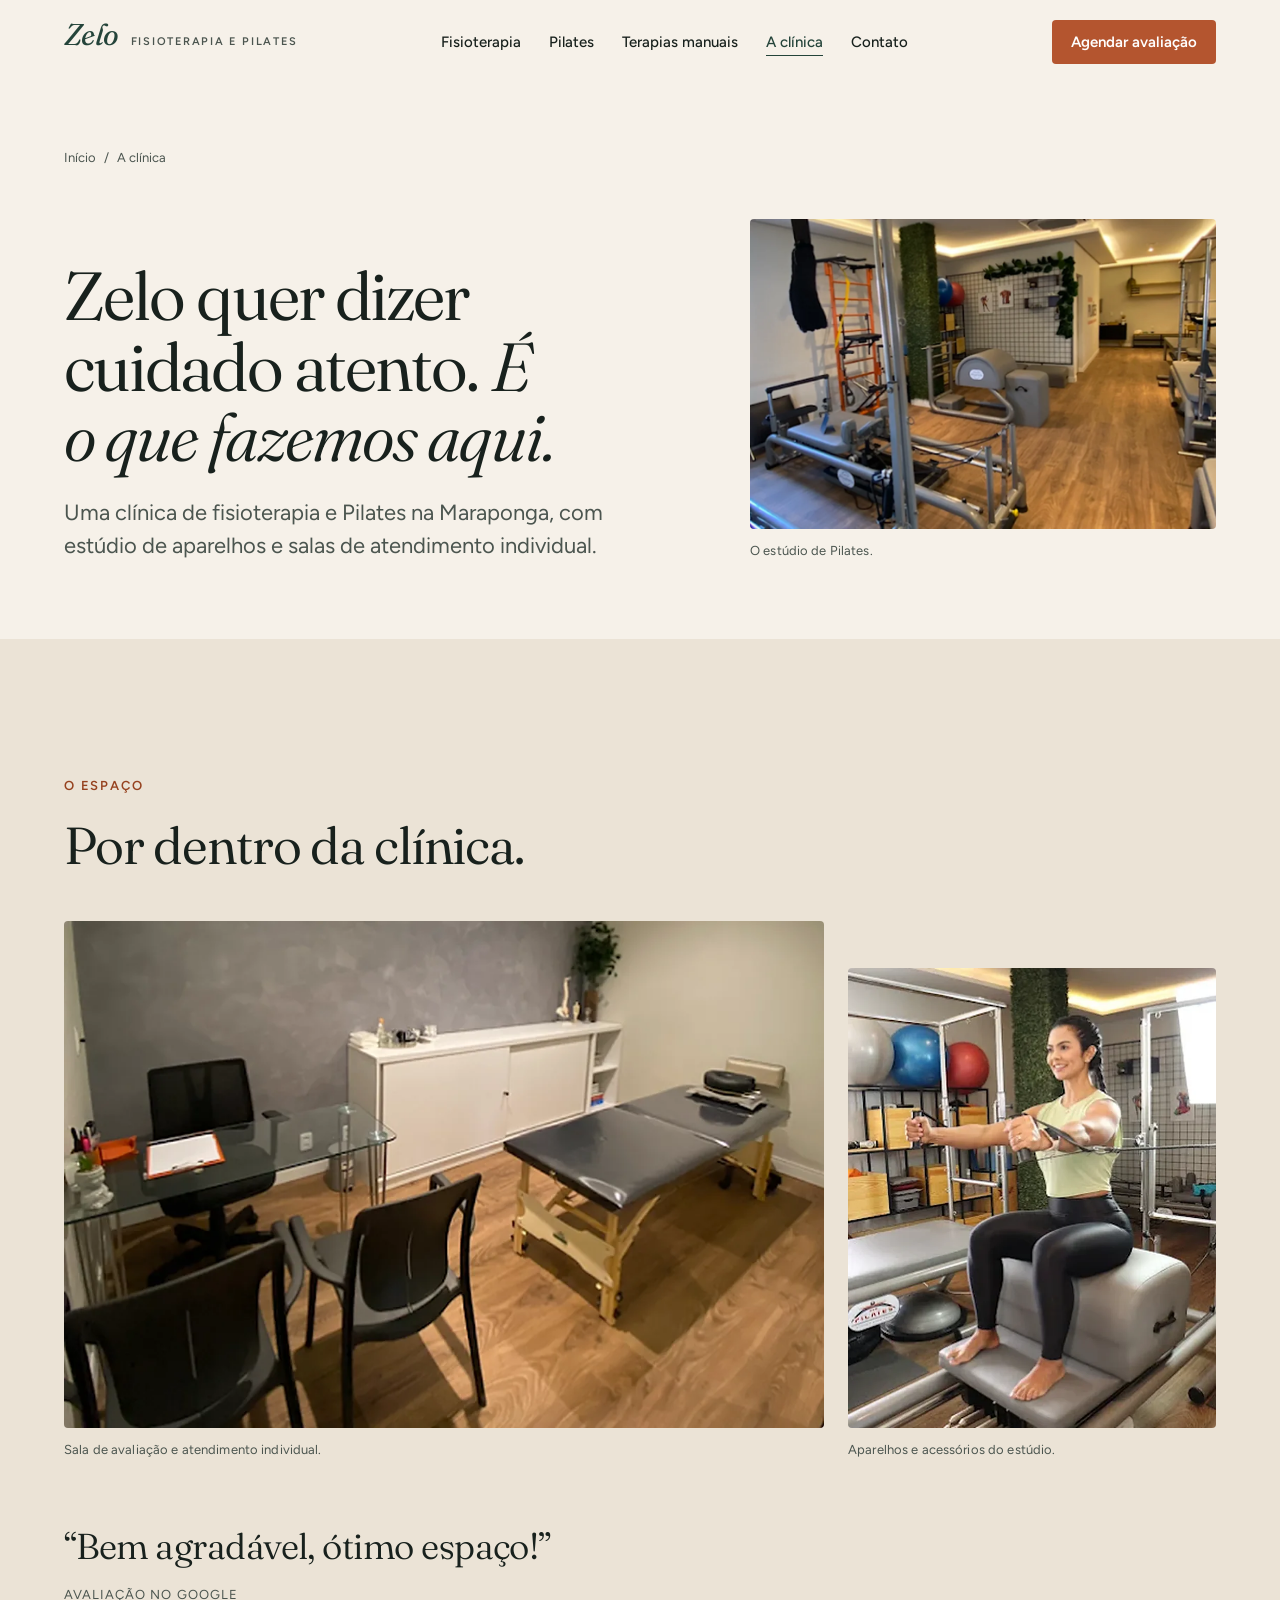
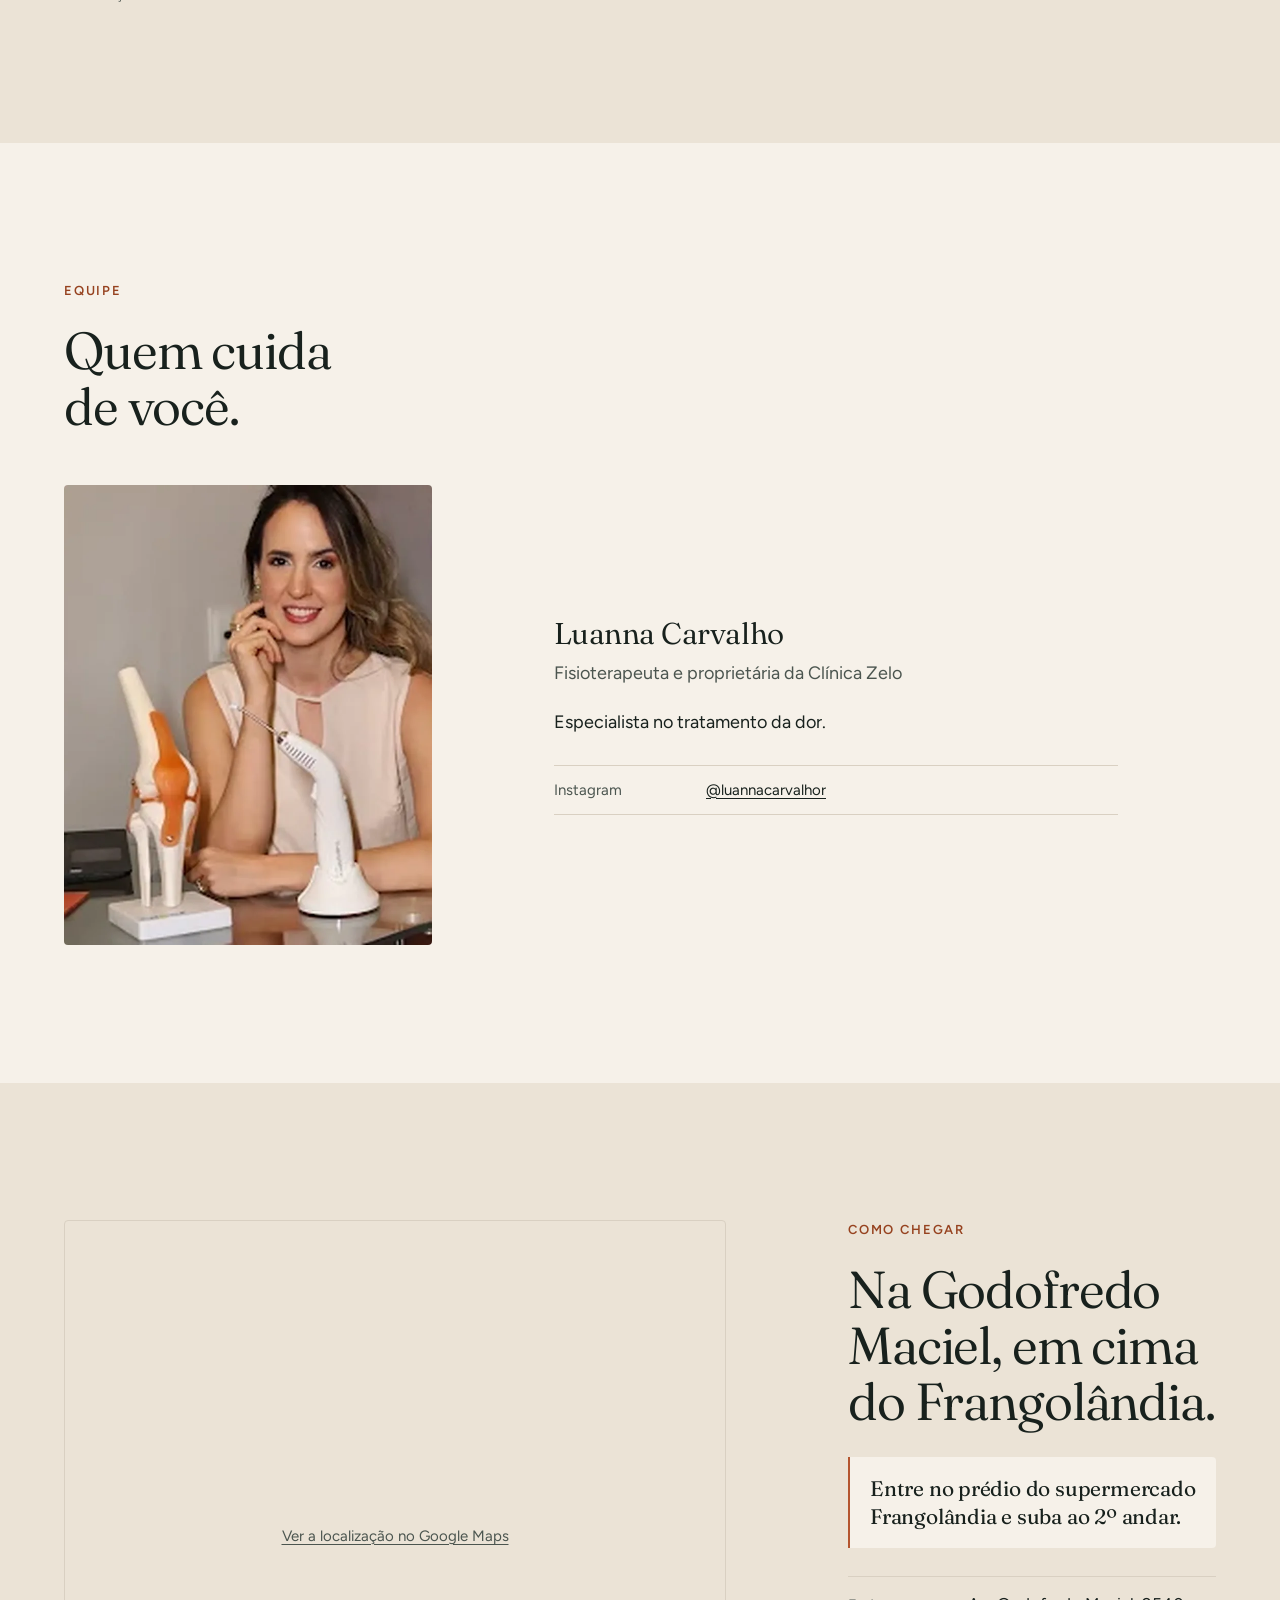
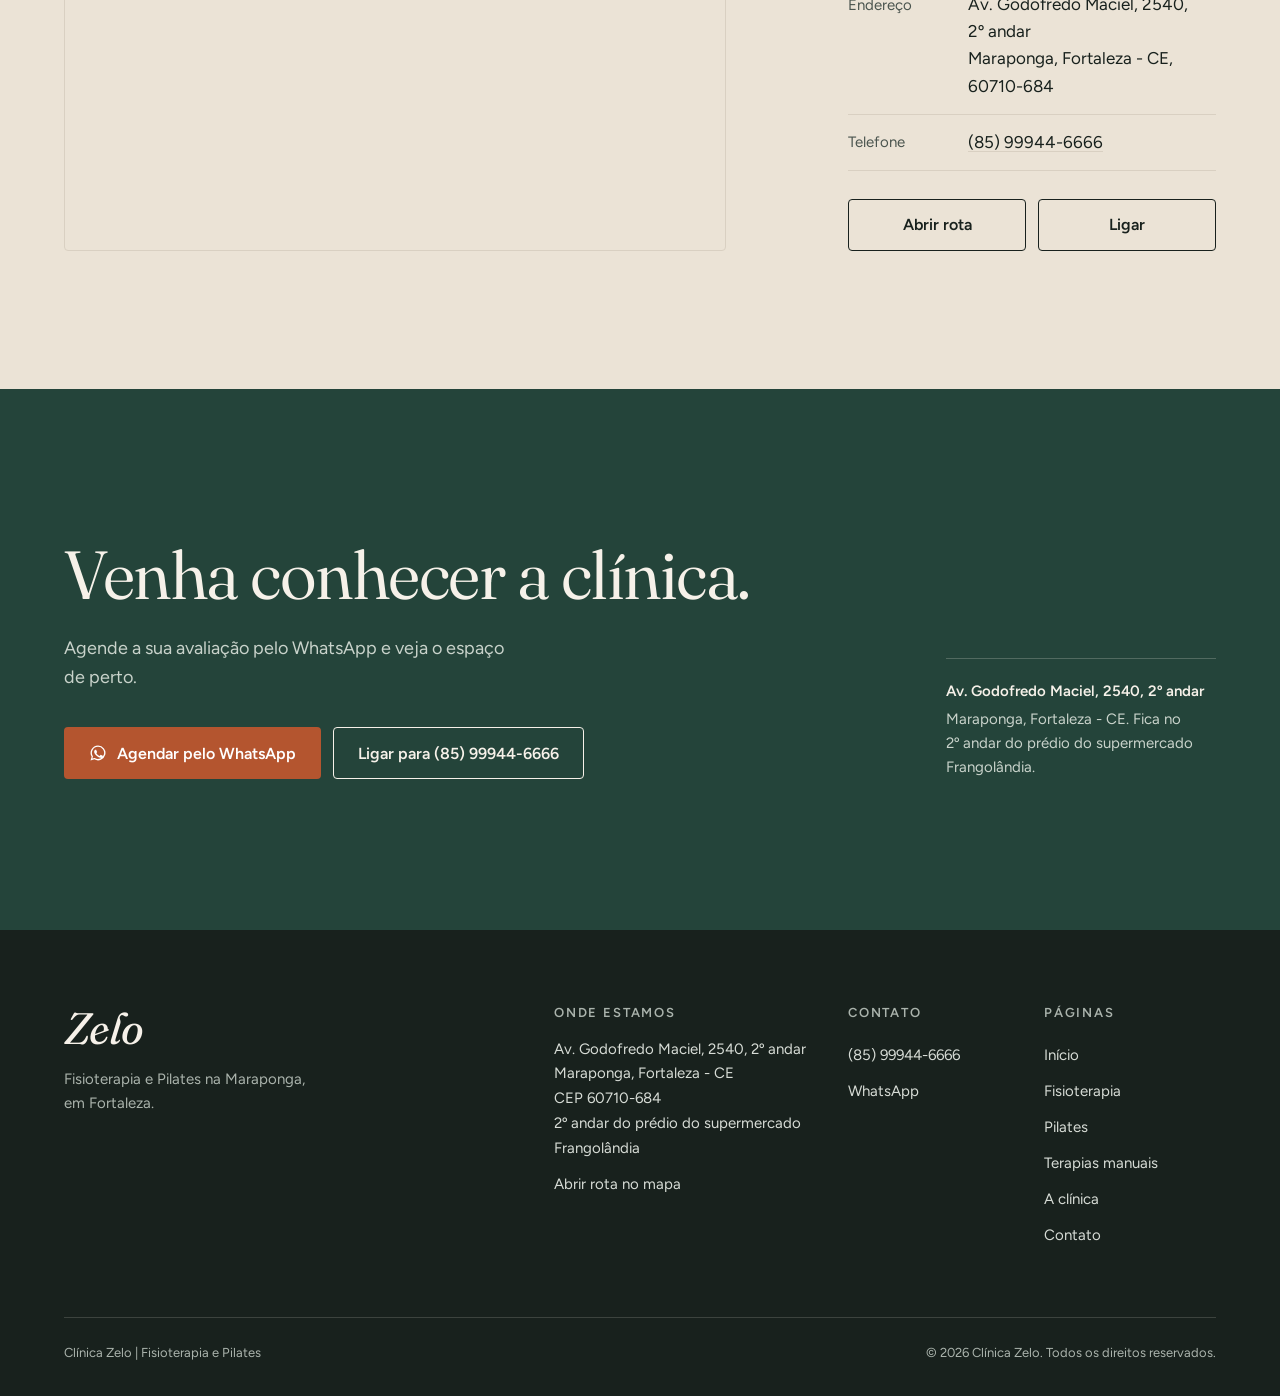
==== commit ecce553e: "Hero mais forte e página inicial mais limpa Hero em fundo verde com título maior, duas fotos e faixa" ====
--- a/a-clinica.html
+++ b/a-clinica.html
@@ -85,17 +85,7 @@
   </div>
 </section>
 
-<section class="section section--line prose" aria-labelledby="hist-t">
-  <div class="wrap grid">
-    <div class="prose-head reveal">
-      <span class="eyebrow">Nossa história</span>
-      <h2 id="hist-t">Como a clínica começou.</h2>
-    </div>
-    <div class="prose-body reveal">
-      <p><span class="fill">[PREENCHER: história da clínica: quando e por que foi fundada, o que mudou desde então e o que o nome Zelo representa para a equipe]</span></p>
-    </div>
-  </div>
-</section>
+
 
 <section class="section section--alt" aria-labelledby="esp-t">
   <div class="wrap">
@@ -108,8 +98,7 @@
     <div class="grid" style="row-gap:var(--gap); align-items:end">
       <div class="reveal" style="grid-column:1/-1" data-g="a"><figure class="figure ratio-l "><picture><source srcset="assets/img/sala-avaliacao.webp" type="image/webp"><img src="assets/img/sala-avaliacao.jpg" alt="Sala de atendimento com maca, armário branco, mesa de vidro e parede cinza texturizada" width="1080" height="720" loading="lazy" decoding="async"></picture><figcaption>Sala de avaliação e atendimento individual.</figcaption></figure></div>
       <div class="reveal" data-g="b"><figure class="figure ratio-p "><picture><source srcset="assets/img/pilates-aluna.webp" type="image/webp"><img src="assets/img/pilates-aluna.jpg" alt="Aluna em exercício no aparelho de Pilates, com bolas e acessórios organizados ao fundo" width="720" height="900" loading="lazy" decoding="async"></picture><figcaption>Aparelhos e acessórios do estúdio.</figcaption></figure></div>
-      <div class="reveal" data-g="c"><div class="ph ph--p" role="img" aria-label="Espaço reservado para foto"><b>Foto a providenciar</b><span>Foto vertical da recepção, vista de quem chega, sem pessoas posando.</span></div></div>
-      <div class="reveal" data-g="d"><div class="ph ph--l" role="img" aria-label="Espaço reservado para foto"><b>Foto a providenciar</b><span>Foto horizontal da fachada do prédio ou da entrada que leva ao 2º&nbsp;andar, de dia. Ajuda o paciente a reconhecer o lugar.</span></div></div>
+      
     </div>
     <blockquote class="reveal" style="margin-top:clamp(2.5rem,5vw,4.5rem); max-width:44rem">
       <p class="quote">Bem agradável, ótimo espaço!</p>
@@ -132,15 +121,14 @@
       <div class="person-body reveal">
         <h3>Luanna Carvalho</h3>
         <p class="person-role">Fisioterapeuta e proprietária da Clínica Zelo</p>
-        <p style="margin-top:1.25rem">Especialista no tratamento da dor. <span class="fill">[PREENCHER: duas ou três frases da Luanna, na voz dela: por que escolheu a fisioterapia e como gosta de atender]</span></p>
+        <p style="margin-top:1.25rem">Especialista no tratamento da dor. </p>
         <dl class="person-meta">
-          <div><dt>Registro</dt><dd><span class="fill">[PREENCHER: CREFITO]</span></dd></div>
-          <div><dt>Formação</dt><dd><span class="fill">[PREENCHER: graduação, especializações e cursos]</span></dd></div>
+          
           <div><dt>Instagram</dt><dd><a href="https://www.instagram.com/luannacarvalhor/" target="_blank" rel="noopener">@luannacarvalhor</a></dd></div>
         </dl>
       </div>
     </div>
-    <p class="team-more reveal"><span class="fill">[PREENCHER: demais profissionais da equipe: nome, CREFITO, especialidade, foto e uma frase de cada]</span></p>
+    
   </div>
 </section>
 
@@ -158,9 +146,9 @@
       <p class="where-ref">Entre no prédio do supermercado Frangolândia e suba ao 2º&nbsp;andar.</p>
       <dl class="info">
         <div><dt>Endereço</dt><dd><address>Av. Godofredo Maciel, 2540, 2º&nbsp;andar<br>Maraponga, Fortaleza&nbsp;-&nbsp;CE, <span class="nw">60710-684</span></address></dd></div>
-        <div><dt>Horário</dt><dd><span class="fill">[PREENCHER: dias e horários completos; fecha às 21h]</span></dd></div>
+        
         <div><dt>Telefone</dt><dd><a href="tel:+5585999446666">(85) 99944-6666</a></dd></div>
-        <div><dt>Acesso</dt><dd><span class="fill">[PREENCHER: estacionamento, elevador e acessibilidade]</span></dd></div>
+        
       </dl>
       <div class="where-actions">
         <a class="btn btn--ghost" href="https://www.google.com/maps/dir/?api=1&destination=Cl%C3%ADnica%20Zelo%20Fisioterapia%20e%20Pilates%2C%20Av.%20Godofredo%20Maciel%2C%202540%20-%20Maraponga%2C%20Fortaleza%20-%20CE%2C%2060710-684" target="_blank" rel="noopener">Abrir rota</a>
@@ -206,8 +194,7 @@
       <ul>
         <li><a href="tel:+5585999446666">(85) 99944-6666</a></li>
         <li><a href="https://wa.me/5585999446666?text=Ol%C3%A1%21%20Vi%20o%20site%20da%20Cl%C3%ADnica%20Zelo%20e%20gostaria%20de%20agendar%20uma%20avalia%C3%A7%C3%A3o." target="_blank" rel="noopener">WhatsApp</a></li>
-        <li><span><span class="fill">[PREENCHER: Instagram da clínica]</span></span></li>
-        <li><span><span class="fill">[PREENCHER: horários; fecha às 21h]</span></span></li>
+        
       </ul>
     </div>
     <div class="footer-col">
@@ -216,7 +203,7 @@
     </div>
   </div>
   <div class="wrap"><div class="footer-legal">
-    <p>Clínica Zelo | Fisioterapia e Pilates · CNPJ <span class="fill">[PREENCHER: CNPJ]</span><br>Responsável técnica: <span class="fill">[PREENCHER: nome e CREFITO]</span></p>
+    <p>Clínica Zelo | Fisioterapia e Pilates</p>
     <p>© 2026 Clínica Zelo. Todos os direitos reservados.</p>
   </div></div>
 </footer>
--- a/assets/css/style.css
+++ b/assets/css/style.css
@@ -253,32 +253,41 @@
 /* 7. Página inicial -------------------------------------------------------- */
 
 /* Hero */
-.hero { padding-block: clamp(2rem, 4vw, 4.5rem) var(--section); }
-.hero-text { display: flex; flex-direction: column; }
-.hero h1 { max-width: 13ch; }
-.hero .lead { margin-top: clamp(1.25rem, 2.2vw, 2rem); }
+.hero { padding-top: clamp(2.5rem, 5vw, 5.5rem); }
+.hero h1 { font-size: clamp(2.625rem, 1.3rem + 5.2vw, 4.875rem); max-width: 12ch; }
+.hero h1 em { color: #f1c7ae; }
+.hero .lead { margin-top: clamp(1.25rem, 2.2vw, 2rem); max-width: 42ch; }
 .hero-actions { display: flex; flex-wrap: wrap; align-items: center; gap: 0.75rem 1.75rem; margin-top: clamp(1.75rem, 3vw, 2.5rem); }
 .hero-actions .btn { flex: 1 1 100%; }
+.hero-media { display: grid; grid-template-columns: 1fr 1fr; gap: var(--gap); margin-top: 2.75rem; align-items: start; }
+.hero-photo--a { margin-top: clamp(1.5rem, 5vw, 4.5rem); }
 .hero-facts {
   display: grid; grid-template-columns: 1fr 1fr; gap: 1.25rem var(--gap);
-  margin-top: clamp(2.25rem, 4vw, 3.5rem); padding-top: 1.25rem; border-top: 1px solid var(--line);
-  font-size: var(--fs-small); line-height: 1.4;
-}
-.hero-facts dt { font-size: var(--fs-micro); color: var(--ink-soft); margin-bottom: 0.25rem; }
+  margin-top: clamp(2.5rem, 5vw, 4.5rem); padding-block: 1.5rem clamp(1.75rem, 3vw, 2.5rem);
+  border-top: 1px solid var(--line-on-green); font-size: var(--fs-small); line-height: 1.4;
+}
+.hero-facts dt { font-size: var(--fs-micro); color: var(--on-green-soft); margin-bottom: 0.25rem; }
 .hero-facts dd { font-weight: 600; }
 .hero-facts div:last-child { grid-column: 1 / -1; }
-.hero-media { margin-top: 2.5rem; }
 @media (min-width: 36rem) {
   .hero-actions .btn { flex: 0 0 auto; }
-  .hero-facts { grid-template-columns: repeat(3, auto); justify-content: start; column-gap: clamp(2rem, 4vw, 3.5rem); }
+  .hero-facts { grid-template-columns: repeat(3, 1fr); }
   .hero-facts div:last-child { grid-column: auto; }
 }
-@media (min-width: 56rem) {
-  .hero-text { grid-column: 1 / span 7; padding-top: clamp(1rem, 3vw, 3.5rem); }
-  .hero-media { grid-column: 9 / -1; margin-top: 0; }
-}
-@media (min-width: 75rem) {
-  .hero-media { grid-column: 8 / -1; padding-left: calc(var(--gap) * 2); }
+@media (min-width: 60rem) {
+  .hero-text { grid-column: 1 / span 6; align-self: center; }
+  .hero-media { grid-column: 8 / -1; margin-top: 0; align-self: center; }
+}
+@media (min-width: 80rem) {
+  .hero-media { grid-column: 7 / -1; padding-left: calc(var(--gap) * 2); }
+}
+
+/* cabeçalho de seção em duas colunas */
+.head2 { row-gap: 1.25rem; margin-bottom: clamp(2.25rem, 4vw, 3.75rem); align-items: end; }
+.head2 h2 { max-width: 16ch; }
+@media (min-width: 56rem) {
+  .head2-a { grid-column: 1 / span 7; }
+  .head2-b { grid-column: 9 / -1; justify-self: start; }
 }
 
 /* O que traz você aqui */
@@ -302,8 +311,8 @@
 .reason a:hover .to::after { transform: translateX(4px); }
 @media (max-width: 35.99rem) { .reason .to { font-size: 0; } .reason .to::after { font-size: 1.125rem; margin: 0; } }
 @media (min-width: 56rem) {
-  .reasons-head { grid-column: 1 / span 4; align-self: start; position: sticky; top: calc(var(--header-h) + 2rem); }
-  .reasons-list { grid-column: 6 / -1; margin-top: 0; }
+  .reasons-head { grid-column: 1 / span 3; align-self: start; position: sticky; top: calc(var(--header-h) + 2rem); }
+  .reasons-list { grid-column: 5 / -1; margin-top: 0; }
   .reason a { grid-template-columns: minmax(0, 5fr) minmax(0, 6fr) 10.5rem; }
   .reason .to { text-align: right; }
   .reason p { grid-column: 2; }
@@ -311,61 +320,44 @@
 }
 
 /* Três frentes */
-.fronts-intro h2 { max-width: 16ch; }
-.front { margin-top: clamp(3.5rem, 7vw, 7rem); align-items: center; row-gap: 1.75rem; }
-.front-n { font-family: var(--serif); font-style: italic; font-size: 1.0625rem; color: var(--accent-dark); display: block; margin-bottom: 0.875rem; }
-.front p { margin-top: 1.125rem; color: var(--ink-soft); }
-.front .tags { margin-top: 1.5rem; padding-top: 1.25rem; border-top: 1px solid var(--line); }
-.front .link { margin-top: 1.5rem; }
-@media (min-width: 56rem) {
-  .front--a .front-media { grid-column: 1 / span 7; }
-  .front--a .front-body { grid-column: 9 / -1; }
-  .front--b .front-media { grid-column: 8 / span 4; order: 2; }
-  .front--b .front-body { grid-column: 2 / span 5; }
-  .front--c .front-media { grid-column: 2 / span 5; }
-  .front--c .front-body { grid-column: 8 / span 5; }
+.fronts { display: grid; border-top: 1px solid var(--ink); }
+.front { padding-block: 2rem; border-bottom: 1px solid var(--line); display: flex; flex-direction: column; align-items: flex-start; }
+.front-n { font-family: var(--serif); font-style: italic; font-size: 1.0625rem; color: var(--accent-dark); margin-bottom: 0.875rem; }
+.front p { margin-top: 0.875rem; color: var(--ink-soft); font-size: 1.0625rem; }
+.front .tags { margin-top: 1.25rem; margin-bottom: 1.5rem; }
+.front .link { margin-top: auto; }
+@media (min-width: 56rem) {
+  .fronts { grid-template-columns: repeat(3, 1fr); }
+  .front { padding: 2.25rem calc(var(--gap) * 1.5) 0.5rem; border-bottom: 0; border-left: 1px solid var(--line); }
+  .front:first-child { padding-left: 0; border-left: 0; }
+  .front:last-child { padding-right: 0; }
 }
 
 /* Primeira visita */
-.visit-media { margin-bottom: 2.5rem; }
-.visit h2 { max-width: 14ch; }
-.steps { margin-top: clamp(2rem, 4vw, 3.25rem); counter-reset: step; }
-.step {
-  display: grid; grid-template-columns: clamp(3.25rem, 9vw, 5.5rem) 1fr; gap: 0 var(--gap);
-  padding-block: clamp(1.25rem, 2.5vw, 2rem); border-top: 1px solid var(--line); counter-increment: step;
-}
-.step:last-child { border-bottom: 1px solid var(--line); }
+.steps { margin-top: clamp(2rem, 4vw, 3.25rem); counter-reset: step; display: grid; border-top: 1px solid var(--ink); }
+.step { position: relative; padding: 1.5rem 0 1.5rem clamp(3.25rem, 12vw, 4.5rem); border-bottom: 1px solid var(--line); counter-increment: step; }
 .step::before {
-  content: counter(step); font-family: var(--serif); font-weight: 300; font-size: clamp(2.75rem, 6vw, 4.5rem);
-  line-height: 0.85; letter-spacing: -0.04em; color: var(--green);
+  content: counter(step); position: absolute; left: 0; top: 1.5rem;
+  font-family: var(--serif); font-weight: 300; font-size: 3rem; line-height: 0.85; letter-spacing: -0.04em; color: var(--green);
 }
 .step p { margin-top: 0.5rem; color: var(--ink-soft); font-size: 1.0625rem; }
 @media (min-width: 56rem) {
-  .visit-media { grid-column: 1 / span 4; margin-bottom: 0; align-self: start; position: sticky; top: calc(var(--header-h) + 2rem); }
-  .visit-body { grid-column: 6 / -1; }
-}
-
-/* O espaço */
-.space-head { margin-bottom: clamp(2rem, 4vw, 3.5rem); }
-.space-head h2 { max-width: 15ch; }
-.space-quote { margin-block: 2.5rem; }
+  .steps { grid-template-columns: repeat(4, 1fr); column-gap: calc(var(--gap) * 2); }
+  .step { padding: 1.75rem 0 0; border-bottom: 0; }
+  .step::before { position: static; display: block; font-size: 4rem; margin-bottom: 1.5rem; }
+}
+
+/* O espaço: duas fotos iguais */
+.pair { display: grid; gap: calc(var(--gap) * 1.25) var(--gap); }
+@media (min-width: 48rem) { .pair { grid-template-columns: 1fr 1fr; } }
 .quote { font-family: var(--serif); font-weight: 340; font-size: clamp(1.5rem, 1.2rem + 1.4vw, 2.25rem); line-height: 1.22; letter-spacing: -0.015em; text-wrap: balance; }
 .quote::before { content: "\201C"; }
 .quote::after { content: "\201D"; }
 .quote-src { display: block; margin-top: 1rem; font-size: var(--fs-micro); letter-spacing: 0.08em; text-transform: uppercase; color: var(--ink-soft); }
-.on-green .quote-src { color: var(--on-green-soft); }
-.space-b { margin-top: var(--gap); }
-@media (min-width: 56rem) {
-  .space-head { grid-column: 1 / span 6; }
-  .space-a { grid-column: 1 / span 8; }
-  .space-side { grid-column: 9 / -1; display: flex; flex-direction: column; justify-content: space-between; }
-  .space-quote { margin-block: 0 2rem; }
-  .space-b { margin-top: 0; }
-}
 
 /* Equipe */
 .team-head h2 { max-width: 14ch; }
-.person { margin-top: clamp(2rem, 4vw, 3.5rem); row-gap: 1.75rem; align-items: end; }
+.person { margin-top: clamp(2rem, 4vw, 3.5rem); row-gap: 1.75rem; align-items: center; }
 .person-role { margin-top: 0.5rem; color: var(--ink-soft); }
 .person-body p + p { margin-top: 1rem; }
 .person-meta { margin-top: 1.75rem; border-top: 1px solid var(--line); font-size: var(--fs-small); }
